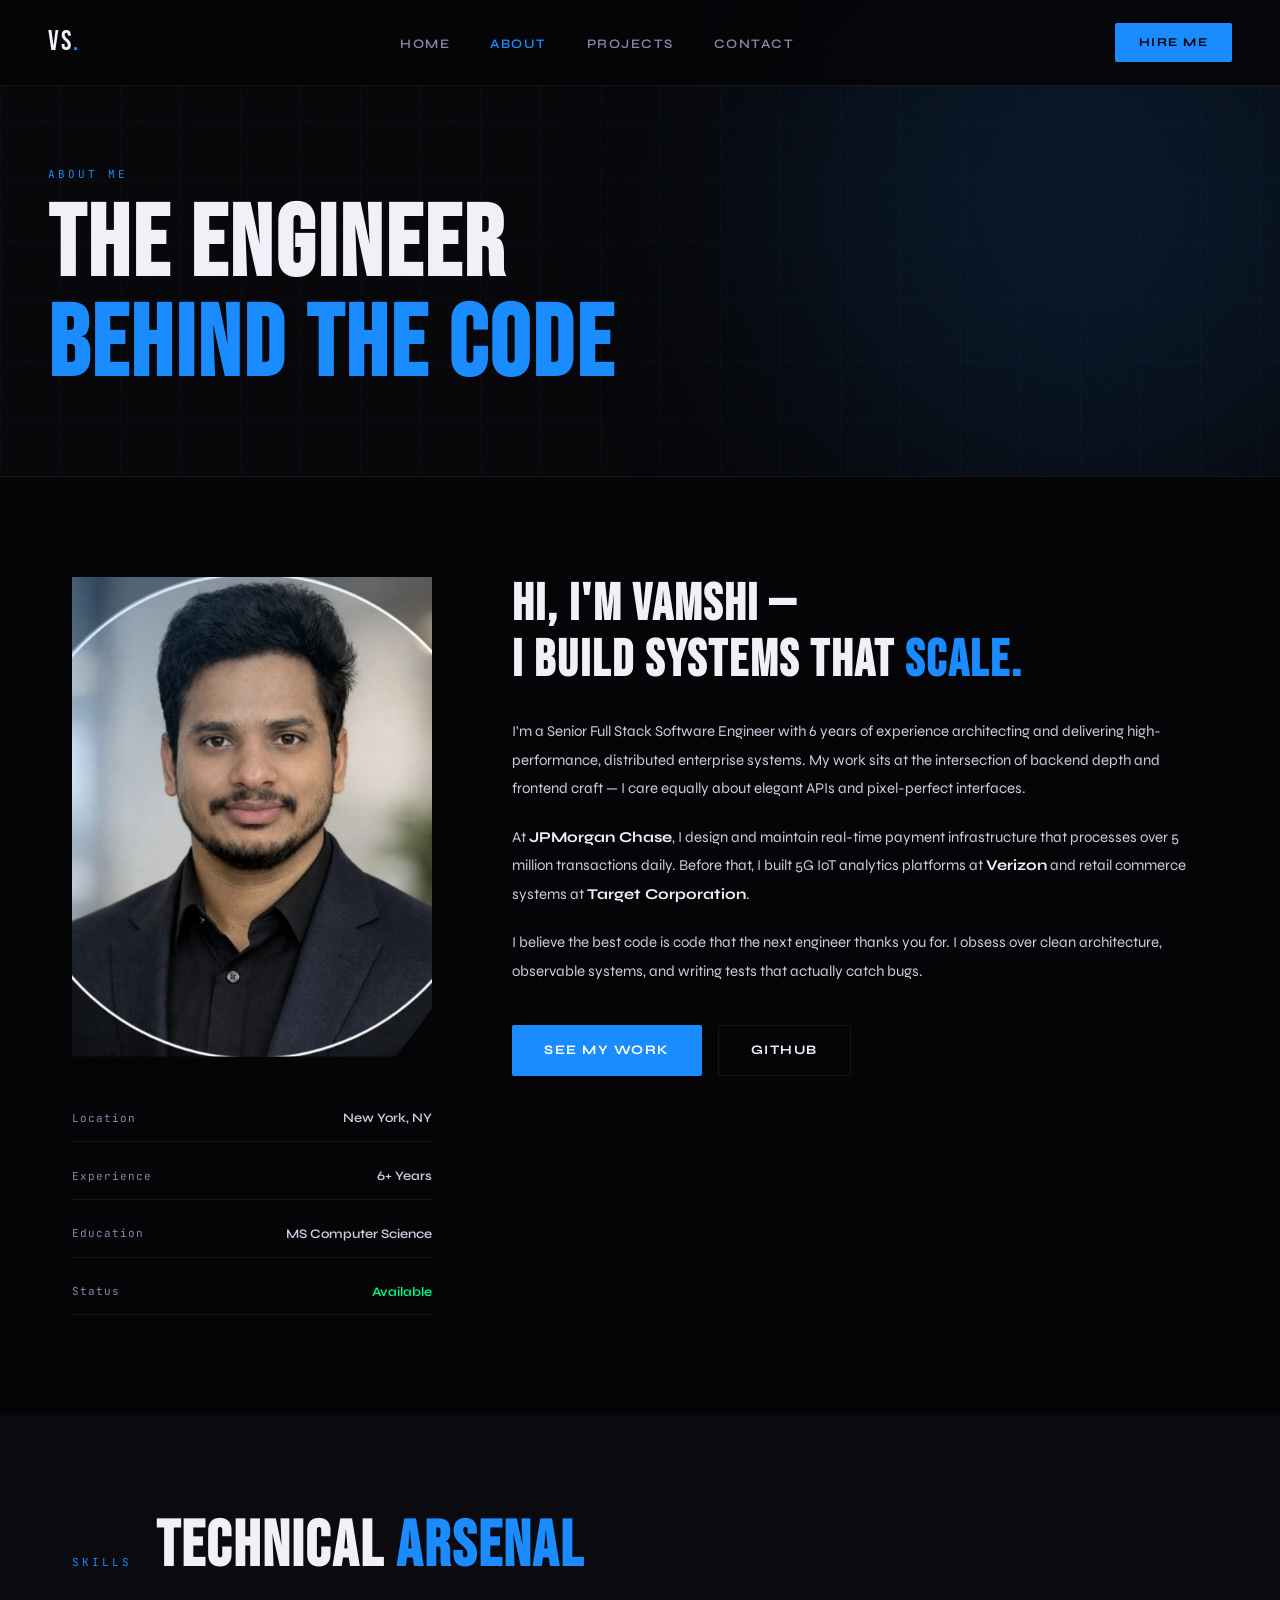
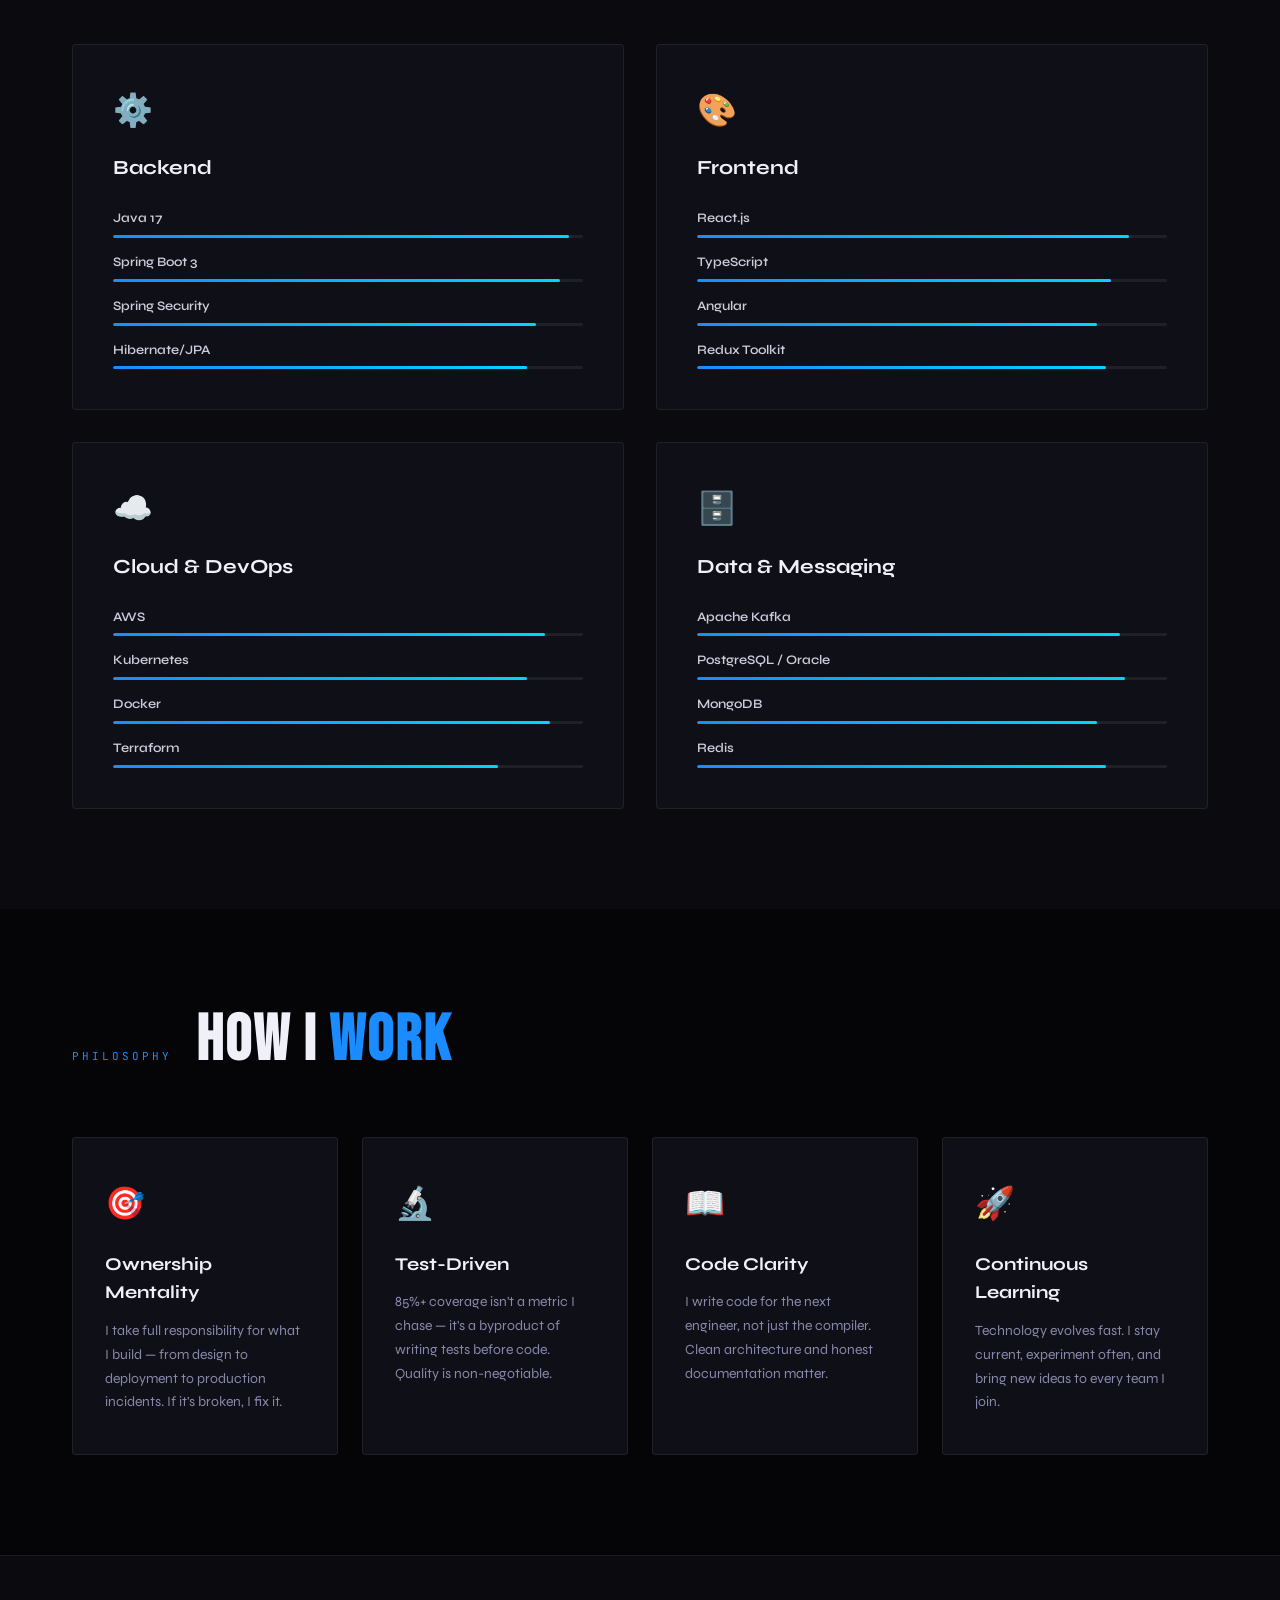
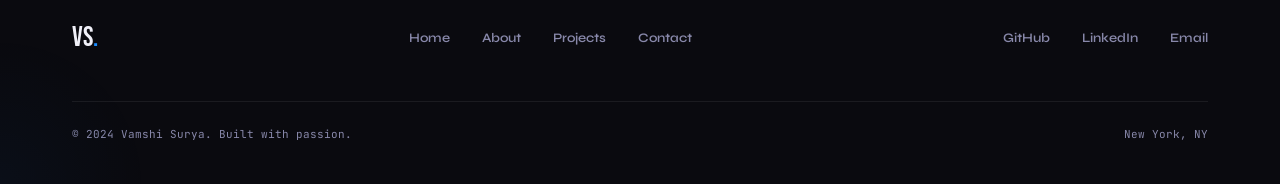
==== about.html @ db15f025 "Add files via upload" ====
<!DOCTYPE html>
<html lang="en">
<head>
  <meta charset="UTF-8" />
  <meta name="viewport" content="width=device-width, initial-scale=1.0" />
  <title>About — Vamshi Surya</title>
  <link rel="stylesheet" href="style.css" />
  <link href="https://fonts.googleapis.com/css2?family=Bebas+Neue&family=Syne:wght@400;600;700;800&family=JetBrains+Mono:wght@300;400;500&display=swap" rel="stylesheet" />
</head>
<body>

  <nav class="nav" id="nav">
    <div class="nav-logo">VS<span class="dot">.</span></div>
    <ul class="nav-links">
      <li><a href="index.html">Home</a></li>
      <li><a href="about.html" class="active">About</a></li>
      <li><a href="projects.html">Projects</a></li>
      <li><a href="contact.html">Contact</a></li>
    </ul>
    <a href="contact.html" class="nav-cta">Hire Me</a>
    <button class="nav-toggle" id="navToggle">&#9776;</button>
  </nav>

  <!-- PAGE HERO -->
  <section class="page-hero">
    <div class="hero-bg">
      <div class="grid-overlay"></div>
      <div class="glow glow-1"></div>
      <div class="noise"></div>
    </div>
    <div class="page-hero-content">
      <div class="section-tag">About Me</div>
      <h1 class="page-title">The Engineer<br/><span class="accent">Behind the Code</span></h1>
    </div>
  </section>

  <!-- ABOUT INTRO -->
  <section class="about-intro">
    <div class="container">
      <div class="about-grid">
        <div class="about-photo-col">
          <div class="about-photo-wrap">
            <img src="photo.png" alt="Vamshi Surya" />
            <div class="about-photo-border"></div>
          </div>
          <div class="about-quick-facts">
            <div class="fact"><span class="fact-label">Location</span><span class="fact-val">New York, NY</span></div>
            <div class="fact"><span class="fact-label">Experience</span><span class="fact-val">6+ Years</span></div>
            <div class="fact"><span class="fact-label">Education</span><span class="fact-val">MS Computer Science</span></div>
            <div class="fact"><span class="fact-label">Status</span><span class="fact-val available">Available</span></div>
          </div>
        </div>
        <div class="about-text-col">
          <h2>Hi, I'm Vamshi —<br/>I build systems that <span class="accent">scale.</span></h2>
          <p>I'm a Senior Full Stack Software Engineer with 6 years of experience architecting and delivering high-performance, distributed enterprise systems. My work sits at the intersection of backend depth and frontend craft — I care equally about elegant APIs and pixel-perfect interfaces.</p>
          <p>At <strong>JPMorgan Chase</strong>, I design and maintain real-time payment infrastructure that processes over 5 million transactions daily. Before that, I built 5G IoT analytics platforms at <strong>Verizon</strong> and retail commerce systems at <strong>Target Corporation</strong>.</p>
          <p>I believe the best code is code that the next engineer thanks you for. I obsess over clean architecture, observable systems, and writing tests that actually catch bugs.</p>
          <div class="about-actions">
            <a href="projects.html" class="btn-primary">See My Work</a>
            <a href="https://github.com/vamshisurya0512" target="_blank" class="btn-secondary">GitHub</a>
          </div>
        </div>
      </div>
    </div>
  </section>

  <!-- SKILLS -->
  <section class="skills-section">
    <div class="container">
      <div class="section-header">
        <div class="section-tag">Skills</div>
        <h2 class="section-title">Technical <span class="accent">Arsenal</span></h2>
      </div>
      <div class="skills-grid">

        <div class="skill-category">
          <div class="skill-cat-icon">⚙️</div>
          <h3>Backend</h3>
          <div class="skill-list">
            <div class="skill-item"><span>Java 17</span><div class="skill-bar"><div class="skill-fill" style="width:97%"></div></div></div>
            <div class="skill-item"><span>Spring Boot 3</span><div class="skill-bar"><div class="skill-fill" style="width:95%"></div></div></div>
            <div class="skill-item"><span>Spring Security</span><div class="skill-bar"><div class="skill-fill" style="width:90%"></div></div></div>
            <div class="skill-item"><span>Hibernate/JPA</span><div class="skill-bar"><div class="skill-fill" style="width:88%"></div></div></div>
          </div>
        </div>

        <div class="skill-category">
          <div class="skill-cat-icon">🎨</div>
          <h3>Frontend</h3>
          <div class="skill-list">
            <div class="skill-item"><span>React.js</span><div class="skill-bar"><div class="skill-fill" style="width:92%"></div></div></div>
            <div class="skill-item"><span>TypeScript</span><div class="skill-bar"><div class="skill-fill" style="width:88%"></div></div></div>
            <div class="skill-item"><span>Angular</span><div class="skill-bar"><div class="skill-fill" style="width:85%"></div></div></div>
            <div class="skill-item"><span>Redux Toolkit</span><div class="skill-bar"><div class="skill-fill" style="width:87%"></div></div></div>
          </div>
        </div>

        <div class="skill-category">
          <div class="skill-cat-icon">☁️</div>
          <h3>Cloud & DevOps</h3>
          <div class="skill-list">
            <div class="skill-item"><span>AWS</span><div class="skill-bar"><div class="skill-fill" style="width:92%"></div></div></div>
            <div class="skill-item"><span>Kubernetes</span><div class="skill-bar"><div class="skill-fill" style="width:88%"></div></div></div>
            <div class="skill-item"><span>Docker</span><div class="skill-bar"><div class="skill-fill" style="width:93%"></div></div></div>
            <div class="skill-item"><span>Terraform</span><div class="skill-bar"><div class="skill-fill" style="width:82%"></div></div></div>
          </div>
        </div>

        <div class="skill-category">
          <div class="skill-cat-icon">🗄️</div>
          <h3>Data & Messaging</h3>
          <div class="skill-list">
            <div class="skill-item"><span>Apache Kafka</span><div class="skill-bar"><div class="skill-fill" style="width:90%"></div></div></div>
            <div class="skill-item"><span>PostgreSQL / Oracle</span><div class="skill-bar"><div class="skill-fill" style="width:91%"></div></div></div>
            <div class="skill-item"><span>MongoDB</span><div class="skill-bar"><div class="skill-fill" style="width:85%"></div></div></div>
            <div class="skill-item"><span>Redis</span><div class="skill-bar"><div class="skill-fill" style="width:87%"></div></div></div>
          </div>
        </div>

      </div>
    </div>
  </section>

  <!-- VALUES -->
  <section class="values-section">
    <div class="container">
      <div class="section-header">
        <div class="section-tag">Philosophy</div>
        <h2 class="section-title">How I <span class="accent">Work</span></h2>
      </div>
      <div class="values-grid">
        <div class="value-card">
          <div class="value-icon">🎯</div>
          <h3>Ownership Mentality</h3>
          <p>I take full responsibility for what I build — from design to deployment to production incidents. If it's broken, I fix it.</p>
        </div>
        <div class="value-card">
          <div class="value-icon">🔬</div>
          <h3>Test-Driven</h3>
          <p>85%+ coverage isn't a metric I chase — it's a byproduct of writing tests before code. Quality is non-negotiable.</p>
        </div>
        <div class="value-card">
          <div class="value-icon">📖</div>
          <h3>Code Clarity</h3>
          <p>I write code for the next engineer, not just the compiler. Clean architecture and honest documentation matter.</p>
        </div>
        <div class="value-card">
          <div class="value-icon">🚀</div>
          <h3>Continuous Learning</h3>
          <p>Technology evolves fast. I stay current, experiment often, and bring new ideas to every team I join.</p>
        </div>
      </div>
    </div>
  </section>

  <!-- FOOTER -->
  <footer class="footer">
    <div class="container">
      <div class="footer-inner">
        <div class="footer-logo">VS<span class="dot">.</span></div>
        <div class="footer-links">
          <a href="index.html">Home</a>
          <a href="about.html">About</a>
          <a href="projects.html">Projects</a>
          <a href="contact.html">Contact</a>
        </div>
        <div class="footer-social">
          <a href="https://github.com/vamshisurya0512" target="_blank">GitHub</a>
          <a href="https://linkedin.com/in/vamshi-surya0512" target="_blank">LinkedIn</a>
          <a href="mailto:vamshi.surya0512@gmail.com">Email</a>
        </div>
      </div>
      <div class="footer-bottom">
        <span>© 2024 Vamshi Surya. Built with passion.</span>
        <span>New York, NY</span>
      </div>
    </div>
  </footer>

  <script src="script.js"></script>
</body>
</html>
---- style.css ----
/* ===================================================
   VAMSHI SURYA — PORTFOLIO
   Dark Cinematic Theme
   =================================================== */

*, *::before, *::after { box-sizing: border-box; margin: 0; padding: 0; }

:root {
  --black:    #050508;
  --dark:     #0a0a0f;
  --card:     #0f0f17;
  --card2:    #141420;
  --border:   rgba(255,255,255,0.07);
  --blue:     #1a8cff;
  --blue-dim: #0e5aad;
  --blue-glow:#1a8cff44;
  --cyan:     #00d4ff;
  --white:    #f0f0f8;
  --gray:     #8888aa;
  --light:    #ccccdd;
  --font-display: 'Bebas Neue', sans-serif;
  --font-body:    'Syne', sans-serif;
  --font-mono:    'JetBrains Mono', monospace;
}

html { scroll-behavior: smooth; }

body {
  background: var(--black);
  color: var(--white);
  font-family: var(--font-body);
  line-height: 1.6;
  overflow-x: hidden;
}

/* ── SCROLLBAR ── */
::-webkit-scrollbar { width: 4px; }
::-webkit-scrollbar-track { background: var(--dark); }
::-webkit-scrollbar-thumb { background: var(--blue-dim); border-radius: 2px; }

/* ── SELECTION ── */
::selection { background: var(--blue); color: #fff; }

/* ── CONTAINER ── */
.container { max-width: 1200px; margin: 0 auto; padding: 0 32px; }

/* ── ACCENT ── */
.accent { color: var(--blue); }
.dot { color: var(--blue); }

/* ===================================================
   NAVIGATION
   =================================================== */
.nav {
  position: fixed; top: 0; left: 0; right: 0; z-index: 100;
  display: flex; align-items: center; justify-content: space-between;
  padding: 20px 48px;
  background: rgba(5,5,8,0.85);
  backdrop-filter: blur(20px);
  border-bottom: 1px solid var(--border);
  transition: all 0.3s;
}
.nav.scrolled { padding: 14px 48px; }
.nav-logo {
  font-family: var(--font-display);
  font-size: 28px;
  letter-spacing: 2px;
  color: var(--white);
}
.nav-links { display: flex; gap: 40px; list-style: none; }
.nav-links a {
  font-size: 13px;
  font-weight: 600;
  letter-spacing: 1.5px;
  text-transform: uppercase;
  color: var(--gray);
  text-decoration: none;
  transition: color 0.2s;
}
.nav-links a:hover, .nav-links a.active { color: var(--white); }
.nav-links a.active { color: var(--blue); }
.nav-cta {
  font-size: 12px;
  font-weight: 700;
  letter-spacing: 1.5px;
  text-transform: uppercase;
  color: var(--black);
  background: var(--blue);
  padding: 10px 24px;
  border-radius: 2px;
  text-decoration: none;
  transition: all 0.2s;
}
.nav-cta:hover { background: var(--cyan); transform: translateY(-1px); }
.nav-toggle { display: none; background: none; border: none; color: var(--white); font-size: 22px; cursor: pointer; }

/* ===================================================
   HERO BG
   =================================================== */
.hero-bg {
  position: absolute; inset: 0; overflow: hidden; z-index: 0;
}
.grid-overlay {
  position: absolute; inset: 0;
  background-image:
    linear-gradient(rgba(26,140,255,0.04) 1px, transparent 1px),
    linear-gradient(90deg, rgba(26,140,255,0.04) 1px, transparent 1px);
  background-size: 60px 60px;
}
.glow {
  position: absolute; border-radius: 50%;
  filter: blur(120px); pointer-events: none;
}
.glow-1 { width: 600px; height: 600px; background: rgba(26,140,255,0.12); top: -100px; right: -100px; }
.glow-2 { width: 400px; height: 400px; background: rgba(0,212,255,0.06); bottom: 0; left: 200px; }
.noise {
  position: absolute; inset: 0; opacity: 0.03;
  background-image: url("data:image/svg+xml,%3Csvg viewBox='0 0 512 512' xmlns='http://www.w3.org/2000/svg'%3E%3Cfilter id='noise'%3E%3CfeTurbulence type='fractalNoise' baseFrequency='0.9' numOctaves='4' stitchTiles='stitch'/%3E%3C/filter%3E%3Crect width='100%25' height='100%25' filter='url(%23noise)' opacity='1'/%3E%3C/svg%3E");
}

/* ===================================================
   HERO SECTION
   =================================================== */
.hero {
  position: relative; min-height: 100vh;
  display: flex; align-items: center;
  padding: 120px 48px 80px;
  overflow: hidden;
}
.hero-content { position: relative; z-index: 1; max-width: 640px; }
.hero-tag {
  display: inline-flex; align-items: center; gap: 8px;
  font-family: var(--font-mono); font-size: 12px;
  color: var(--blue); border: 1px solid var(--blue-dim);
  padding: 6px 14px; border-radius: 20px; margin-bottom: 28px;
  animation: fadeUp 0.6s ease both;
}
.tag-dot { width: 6px; height: 6px; background: var(--blue); border-radius: 50%; animation: pulse 2s infinite; }
@keyframes pulse { 0%,100%{opacity:1} 50%{opacity:0.3} }

.hero-title {
  font-family: var(--font-display);
  line-height: 0.9;
  margin-bottom: 20px;
  animation: fadeUp 0.6s 0.1s ease both;
}
.hero-title .line-1 {
  display: block; font-size: clamp(80px, 12vw, 140px);
  color: var(--white); letter-spacing: 4px;
}
.hero-title .line-2 {
  display: block; font-size: clamp(80px, 12vw, 140px);
  color: transparent;
  -webkit-text-stroke: 2px var(--blue);
  letter-spacing: 4px;
}
.hero-role {
  font-size: 18px; font-weight: 600; color: var(--blue);
  letter-spacing: 3px; text-transform: uppercase;
  margin-bottom: 8px;
  animation: fadeUp 0.6s 0.2s ease both;
}
.hero-sub {
  font-family: var(--font-mono); font-size: 13px; color: var(--gray);
  margin-bottom: 40px;
  animation: fadeUp 0.6s 0.3s ease both;
}
.hero-stats {
  display: flex; align-items: center; gap: 0;
  margin-bottom: 40px;
  animation: fadeUp 0.6s 0.4s ease both;
}
.stat { text-align: center; padding: 0 28px; }
.stat:first-child { padding-left: 0; }
.stat-num { display: block; font-family: var(--font-display); font-size: 36px; color: var(--white); letter-spacing: 2px; }
.stat-label { display: block; font-size: 11px; color: var(--gray); letter-spacing: 1px; text-transform: uppercase; }
.stat-divider { width: 1px; height: 40px; background: var(--border); }

.hero-actions {
  display: flex; gap: 16px;
  animation: fadeUp 0.6s 0.5s ease both;
}

/* ── HERO PHOTO ── */
.hero-photo {
  position: absolute; right: 48px; bottom: 0; z-index: 1;
  width: 420px;
  animation: fadeLeft 0.8s 0.3s ease both;
}
.photo-frame { position: relative; display: inline-block; }
.photo-img {
  width: 380px; height: 480px;
  object-fit: cover; object-position: top;
  display: block;
  clip-path: polygon(0 0, 100% 0, 100% 85%, 85% 100%, 0 100%);
  filter: grayscale(20%) contrast(1.1);
}
.photo-border {
  position: absolute; inset: 0;
  clip-path: polygon(0 0, 100% 0, 100% 85%, 85% 100%, 0 100%);
  background: linear-gradient(135deg, var(--blue) 0%, transparent 60%);
  opacity: 0.3; pointer-events: none;
}
.photo-glow {
  position: absolute; bottom: -20px; left: 50%;
  transform: translateX(-50%);
  width: 300px; height: 60px;
  background: var(--blue); filter: blur(60px); opacity: 0.2;
}
.photo-badge {
  position: absolute;
  background: var(--card2);
  border: 1px solid var(--border);
  padding: 10px 16px;
  border-radius: 4px;
  font-family: var(--font-mono); font-size: 11px; color: var(--light);
  backdrop-filter: blur(10px);
  white-space: nowrap;
}
.badge-1 { top: 60px; left: -80px; border-left: 3px solid var(--blue); }
.badge-2 { bottom: 80px; right: -20px; border-left: 3px solid var(--cyan); }

/* ── SCROLL INDICATOR ── */
.scroll-indicator {
  position: absolute; bottom: 40px; left: 48px;
  display: flex; align-items: center; gap: 12px;
  font-family: var(--font-mono); font-size: 10px;
  color: var(--gray); letter-spacing: 2px; text-transform: uppercase;
  animation: fadeUp 0.6s 0.8s ease both;
}
.scroll-line { width: 40px; height: 1px; background: var(--border); position: relative; overflow: hidden; }
.scroll-line::after {
  content: ''; position: absolute; top: 0; left: -100%;
  width: 100%; height: 100%; background: var(--blue);
  animation: scrollLine 2s infinite;
}
@keyframes scrollLine { 0%{left:-100%} 100%{left:100%} }

/* ===================================================
   BUTTONS
   =================================================== */
.btn-primary {
  display: inline-flex; align-items: center; gap: 8px;
  background: var(--blue); color: #fff;
  font-family: var(--font-body); font-size: 13px; font-weight: 700;
  letter-spacing: 1.5px; text-transform: uppercase;
  padding: 14px 32px; border-radius: 2px;
  text-decoration: none; border: none; cursor: pointer;
  transition: all 0.2s;
}
.btn-primary:hover { background: var(--cyan); transform: translateY(-2px); box-shadow: 0 8px 30px rgba(26,140,255,0.3); }

.btn-secondary {
  display: inline-flex; align-items: center; gap: 8px;
  background: transparent; color: var(--white);
  font-family: var(--font-body); font-size: 13px; font-weight: 700;
  letter-spacing: 1.5px; text-transform: uppercase;
  padding: 14px 32px; border-radius: 2px;
  text-decoration: none; border: 1px solid var(--border);
  transition: all 0.2s; cursor: pointer;
}
.btn-secondary:hover { border-color: var(--blue); color: var(--blue); }

/* ===================================================
   SECTION TAGS & HEADERS
   =================================================== */
.section-tag {
  display: inline-block;
  font-family: var(--font-mono); font-size: 11px;
  color: var(--blue); letter-spacing: 3px; text-transform: uppercase;
  margin-bottom: 12px;
}
.section-header {
  display: flex; align-items: baseline; gap: 24px;
  margin-bottom: 60px;
}
.section-title {
  font-family: var(--font-display);
  font-size: clamp(40px, 5vw, 64px);
  letter-spacing: 2px; line-height: 1;
}
.see-all {
  margin-left: auto; font-size: 13px; color: var(--blue);
  text-decoration: none; font-weight: 600;
  transition: gap 0.2s;
}
.see-all:hover { color: var(--cyan); }

/* ===================================================
   CURRENT SECTION
   =================================================== */
.current-section { padding: 100px 0; }
.current-card {
  display: grid; grid-template-columns: 1fr 1fr; gap: 60px;
  background: var(--card); border: 1px solid var(--border);
  border-left: 4px solid var(--blue);
  padding: 60px; border-radius: 4px;
}
.current-left h2 {
  font-family: var(--font-display); font-size: 48px;
  letter-spacing: 2px; margin-bottom: 16px;
}
.current-left p { color: var(--light); line-height: 1.8; margin-bottom: 24px; }
.tech-pills { display: flex; flex-wrap: wrap; gap: 8px; }
.tech-pills span {
  font-family: var(--font-mono); font-size: 11px;
  color: var(--blue); background: rgba(26,140,255,0.1);
  border: 1px solid var(--blue-dim); padding: 4px 12px; border-radius: 20px;
}
.current-right {
  display: grid; grid-template-columns: 1fr 1fr; gap: 16px;
  align-content: center;
}
.metric-card {
  background: var(--dark); border: 1px solid var(--border);
  padding: 24px; border-radius: 4px; text-align: center;
}
.metric-value {
  font-family: var(--font-display); font-size: 36px;
  color: var(--blue); letter-spacing: 2px;
}
.metric-label { font-size: 11px; color: var(--gray); letter-spacing: 1px; margin-top: 4px; }

/* ===================================================
   MARQUEE
   =================================================== */
.marquee-wrapper {
  overflow: hidden; border-top: 1px solid var(--border);
  border-bottom: 1px solid var(--border);
  background: var(--dark); padding: 16px 0;
}
.marquee {
  display: flex; gap: 32px; white-space: nowrap;
  animation: marquee 30s linear infinite;
  font-family: var(--font-mono); font-size: 12px; color: var(--gray);
  letter-spacing: 1px;
}
.marquee span:nth-child(even) { color: var(--blue); }
@keyframes marquee { from{transform:translateX(0)} to{transform:translateX(-50%)} }

/* ===================================================
   FEATURED PROJECTS
   =================================================== */
.featured-section { padding: 100px 0; }
.projects-grid { display: grid; grid-template-columns: 1.4fr 1fr 1fr; gap: 24px; }

.project-card {
  position: relative; overflow: hidden;
  background: var(--card); border: 1px solid var(--border);
  padding: 40px 32px; border-radius: 4px;
  transition: all 0.3s; cursor: pointer;
  display: flex; flex-direction: column; justify-content: space-between;
  min-height: 320px;
}
.project-card:hover { border-color: var(--blue); transform: translateY(-4px); }
.project-card:hover .project-card-bg { opacity: 1; }
.featured-card { grid-row: span 1; }
.project-card-bg {
  position: absolute; inset: 0;
  background: linear-gradient(135deg, rgba(26,140,255,0.05), transparent);
  opacity: 0; transition: opacity 0.3s; pointer-events: none;
}
.project-number {
  font-family: var(--font-display); font-size: 72px;
  color: rgba(255,255,255,0.04); line-height: 1;
  margin-bottom: 16px;
}
.project-tags { display: flex; flex-wrap: wrap; gap: 6px; margin-bottom: 12px; }
.project-tags span {
  font-family: var(--font-mono); font-size: 10px;
  color: var(--blue); background: rgba(26,140,255,0.1);
  border: 1px solid var(--blue-dim); padding: 3px 8px; border-radius: 20px;
}
.project-info h3 { font-size: 22px; font-weight: 700; margin-bottom: 12px; }
.project-info p { font-size: 14px; color: var(--gray); line-height: 1.7; }
.project-metrics { display: flex; flex-wrap: wrap; gap: 8px; margin-top: 16px; }
.project-metrics span {
  font-family: var(--font-mono); font-size: 10px; color: var(--cyan);
  background: rgba(0,212,255,0.08); padding: 3px 8px; border-radius: 2px;
}
.project-link {
  display: inline-block; margin-top: 24px;
  font-size: 13px; font-weight: 700; color: var(--blue);
  text-decoration: none; letter-spacing: 1px;
  transition: color 0.2s;
}
.project-link:hover { color: var(--cyan); }

/* ===================================================
   TIMELINE
   =================================================== */
.experience-section { padding: 100px 0; }
.timeline { position: relative; padding-left: 40px; }
.timeline::before {
  content: ''; position: absolute; left: 0; top: 0; bottom: 0;
  width: 1px; background: var(--border);
}
.timeline-item {
  position: relative; padding: 0 0 60px 40px;
  opacity: 0.5; transition: opacity 0.3s;
}
.timeline-item:last-child { padding-bottom: 0; }
.timeline-item.active { opacity: 1; }
.timeline-item:hover { opacity: 1; }
.timeline-dot {
  position: absolute; left: -44px; top: 4px;
  width: 10px; height: 10px; border-radius: 50%;
  background: var(--border); border: 2px solid var(--border);
  transition: all 0.3s;
}
.timeline-item.active .timeline-dot { background: var(--blue); border-color: var(--blue); box-shadow: 0 0 12px var(--blue-glow); }
.timeline-year {
  font-family: var(--font-mono); font-size: 11px;
  color: var(--blue); letter-spacing: 2px; margin-bottom: 8px;
}
.timeline-content h3 { font-size: 24px; font-weight: 700; margin-bottom: 4px; }
.timeline-role { font-size: 13px; color: var(--blue); margin-bottom: 8px; font-weight: 600; }
.timeline-content p { font-size: 14px; color: var(--gray); }

/* ===================================================
   CTA SECTION
   =================================================== */
.cta-section { padding: 100px 0; }
.cta-card {
  position: relative; overflow: hidden;
  background: var(--card); border: 1px solid var(--border);
  padding: 80px; border-radius: 4px; text-align: center;
}
.cta-glow {
  position: absolute; top: -100px; left: 50%; transform: translateX(-50%);
  width: 400px; height: 400px;
  background: var(--blue-glow); filter: blur(80px); pointer-events: none;
}
.cta-card h2 {
  font-family: var(--font-display); font-size: clamp(40px, 5vw, 72px);
  letter-spacing: 3px; margin-bottom: 20px; line-height: 1.1;
}
.cta-card p { color: var(--gray); font-size: 16px; margin-bottom: 40px; }

/* ===================================================
   PAGE HERO (inner pages)
   =================================================== */
.page-hero {
  position: relative; padding: 160px 48px 80px;
  overflow: hidden; border-bottom: 1px solid var(--border);
}
.page-hero-content { position: relative; z-index: 1; }
.page-title {
  font-family: var(--font-display);
  font-size: clamp(60px, 9vw, 100px);
  letter-spacing: 3px; line-height: 1;
}

/* ===================================================
   ABOUT PAGE
   =================================================== */
.about-intro { padding: 100px 0; }
.about-grid { display: grid; grid-template-columns: 360px 1fr; gap: 80px; align-items: start; }
.about-photo-wrap { position: relative; margin-bottom: 32px; }
.about-photo-wrap img {
  width: 100%; aspect-ratio: 3/4; object-fit: cover; object-position: top;
  clip-path: polygon(0 0, 100% 0, 100% 90%, 90% 100%, 0 100%);
  filter: grayscale(15%);
}
.about-photo-border {
  position: absolute; inset: 0;
  clip-path: polygon(0 0, 100% 0, 100% 90%, 90% 100%, 0 100%);
  background: linear-gradient(135deg, var(--blue) 0%, transparent 50%);
  opacity: 0.2; pointer-events: none;
}
.about-quick-facts { display: flex; flex-direction: column; gap: 12px; }
.fact { display: flex; justify-content: space-between; align-items: center; padding: 12px 0; border-bottom: 1px solid var(--border); }
.fact-label { font-family: var(--font-mono); font-size: 11px; color: var(--gray); letter-spacing: 1px; }
.fact-val { font-size: 13px; font-weight: 600; color: var(--light); }
.fact-val.available { color: #00ff88; }

.about-text-col h2 { font-family: var(--font-display); font-size: clamp(36px, 4vw, 52px); letter-spacing: 2px; line-height: 1.1; margin-bottom: 28px; }
.about-text-col p { color: var(--light); line-height: 1.9; margin-bottom: 20px; font-size: 15px; }
.about-text-col strong { color: var(--white); }
.about-actions { display: flex; gap: 16px; margin-top: 40px; }

/* SKILLS */
.skills-section { padding: 100px 0; background: var(--dark); }
.skills-grid { display: grid; grid-template-columns: repeat(2, 1fr); gap: 32px; }
.skill-category {
  background: var(--card); border: 1px solid var(--border);
  padding: 40px; border-radius: 4px;
  transition: border-color 0.3s;
}
.skill-category:hover { border-color: var(--blue-dim); }
.skill-cat-icon { font-size: 32px; margin-bottom: 16px; }
.skill-category h3 { font-size: 20px; font-weight: 700; margin-bottom: 24px; }
.skill-list { display: flex; flex-direction: column; gap: 14px; }
.skill-item { display: flex; flex-direction: column; gap: 6px; }
.skill-item span { font-size: 13px; color: var(--light); font-weight: 600; }
.skill-bar { height: 3px; background: var(--border); border-radius: 2px; overflow: hidden; }
.skill-fill { height: 100%; background: linear-gradient(90deg, var(--blue), var(--cyan)); border-radius: 2px; transition: width 1s ease; }

/* VALUES */
.values-section { padding: 100px 0; }
.values-grid { display: grid; grid-template-columns: repeat(4, 1fr); gap: 24px; }
.value-card {
  background: var(--card); border: 1px solid var(--border);
  padding: 40px 32px; border-radius: 4px;
  transition: all 0.3s;
}
.value-card:hover { border-color: var(--blue); transform: translateY(-4px); }
.value-icon { font-size: 32px; margin-bottom: 20px; }
.value-card h3 { font-size: 18px; font-weight: 700; margin-bottom: 12px; }
.value-card p { font-size: 14px; color: var(--gray); line-height: 1.7; }

/* ===================================================
   PROJECTS PAGE
   =================================================== */
.all-projects-section { padding: 100px 0; }

.project-full-card {
  display: grid; grid-template-columns: 1fr 1fr; gap: 80px;
  align-items: center; padding: 80px 0;
  border-bottom: 1px solid var(--border);
}
.project-full-card:last-of-type { border-bottom: none; }
.project-full-card.reverse { direction: rtl; }
.project-full-card.reverse > * { direction: ltr; }

.pfc-number {
  font-family: var(--font-display); font-size: 100px;
  color: rgba(255,255,255,0.04); line-height: 1; margin-bottom: 16px;
}
.pfc-tags { display: flex; flex-wrap: wrap; gap: 8px; margin-bottom: 20px; }
.pfc-tags span {
  font-family: var(--font-mono); font-size: 11px;
  color: var(--blue); background: rgba(26,140,255,0.1);
  border: 1px solid var(--blue-dim); padding: 4px 12px; border-radius: 20px;
}
.pfc-left h2 { font-family: var(--font-display); font-size: clamp(32px, 4vw, 52px); letter-spacing: 2px; margin-bottom: 20px; }
.pfc-left p { font-size: 15px; color: var(--light); line-height: 1.8; margin-bottom: 32px; }
.pfc-metrics { display: grid; grid-template-columns: repeat(2,1fr); gap: 16px; margin-bottom: 32px; }
.pfc-metric { background: var(--card); border: 1px solid var(--border); padding: 16px; border-radius: 4px; }
.pfc-m-val { display: block; font-family: var(--font-display); font-size: 28px; color: var(--blue); letter-spacing: 1px; }
.pfc-m-label { font-size: 11px; color: var(--gray); letter-spacing: 1px; }
.pfc-actions { display: flex; gap: 16px; }

/* CODE PREVIEW */
.code-preview {
  background: #07070d; border: 1px solid var(--border);
  border-radius: 8px; overflow: hidden;
  box-shadow: 0 20px 60px rgba(0,0,0,0.5);
}
.code-header {
  display: flex; align-items: center; gap: 8px;
  padding: 12px 16px; background: #0d0d14;
  border-bottom: 1px solid var(--border);
}
.code-dot { width: 12px; height: 12px; border-radius: 50%; }
.code-dot.red { background: #ff5f57; }
.code-dot.yellow { background: #febc2e; }
.code-dot.green { background: #28c840; }
.code-filename { font-family: var(--font-mono); font-size: 12px; color: var(--gray); margin-left: 8px; }
.code-preview pre {
  padding: 24px; overflow-x: auto;
  font-family: var(--font-mono); font-size: 13px; line-height: 1.7;
}
.code-preview code { color: var(--light); }
.kw { color: #c792ea; }
.cls { color: #82aaff; }
.str { color: #c3e88d; }
.num { color: #f78c6c; }

/* SMALL PROJECTS */
.small-projects-grid { display: grid; grid-template-columns: repeat(3,1fr); gap: 24px; }
.small-project-card {
  background: var(--card); border: 1px solid var(--border);
  padding: 32px; border-radius: 4px;
  transition: all 0.3s;
}
.small-project-card:hover { border-color: var(--blue); transform: translateY(-4px); }
.sp-number { font-family: var(--font-display); font-size: 48px; color: rgba(255,255,255,0.05); margin-bottom: 12px; }
.small-project-card h3 { font-size: 18px; font-weight: 700; margin-bottom: 12px; }
.small-project-card p { font-size: 13px; color: var(--gray); line-height: 1.7; margin-bottom: 16px; }
.sp-tags { display: flex; flex-wrap: wrap; gap: 6px; margin-bottom: 20px; }
.sp-tags span { font-family: var(--font-mono); font-size: 10px; color: var(--blue); background: rgba(26,140,255,0.1); border: 1px solid var(--blue-dim); padding: 3px 8px; border-radius: 20px; }
.sp-link { font-size: 12px; font-weight: 700; color: var(--blue); text-decoration: none; letter-spacing: 1px; }
.sp-link:hover { color: var(--cyan); }

/* ===================================================
   CONTACT PAGE
   =================================================== */
.contact-section { padding: 100px 0; }
.contact-grid { display: grid; grid-template-columns: 1fr 1fr; gap: 80px; }
.contact-left h2 { font-family: var(--font-display); font-size: 48px; letter-spacing: 2px; margin-bottom: 20px; }
.contact-left p { color: var(--light); line-height: 1.8; margin-bottom: 40px; font-size: 15px; }
.contact-cards { display: flex; flex-direction: column; gap: 16px; margin-bottom: 40px; }
.contact-card {
  display: flex; align-items: center; gap: 16px;
  background: var(--card); border: 1px solid var(--border);
  padding: 20px 24px; border-radius: 4px;
  text-decoration: none; transition: all 0.2s;
}
.contact-card:not(.no-link):hover { border-color: var(--blue); transform: translateX(4px); }
.contact-card-icon { font-size: 24px; }
.contact-card-label { font-family: var(--font-mono); font-size: 10px; color: var(--gray); letter-spacing: 1px; margin-bottom: 4px; }
.contact-card-val { font-size: 14px; color: var(--white); font-weight: 600; }
.availability-badge {
  display: inline-flex; align-items: center; gap: 8px;
  font-family: var(--font-mono); font-size: 12px; color: #00ff88;
  border: 1px solid rgba(0,255,136,0.3); padding: 8px 16px; border-radius: 20px;
}
.avail-dot { width: 6px; height: 6px; background: #00ff88; border-radius: 50%; animation: pulse 2s infinite; }

/* FORM */
.contact-form { display: flex; flex-direction: column; gap: 24px; }
.form-group { display: flex; flex-direction: column; gap: 8px; }
.form-group label { font-family: var(--font-mono); font-size: 11px; color: var(--gray); letter-spacing: 1px; text-transform: uppercase; }
.form-group input, .form-group textarea, .form-group select {
  background: var(--card); border: 1px solid var(--border);
  color: var(--white); font-family: var(--font-body); font-size: 14px;
  padding: 14px 18px; border-radius: 4px; outline: none;
  transition: border-color 0.2s; resize: vertical;
}
.form-group input:focus, .form-group textarea:focus, .form-group select:focus { border-color: var(--blue); }
.form-group select option { background: var(--card); }
.form-submit { width: 100%; justify-content: center; }
.form-note { font-size: 12px; color: var(--gray); text-align: center; }
.form-note a { color: var(--blue); text-decoration: none; }

/* ===================================================
   FOOTER
   =================================================== */
.footer {
  border-top: 1px solid var(--border);
  padding: 60px 0 40px;
  background: var(--dark);
}
.footer-inner {
  display: flex; align-items: center; justify-content: space-between;
  margin-bottom: 40px; flex-wrap: wrap; gap: 24px;
}
.footer-logo { font-family: var(--font-display); font-size: 28px; }
.footer-links, .footer-social { display: flex; gap: 32px; }
.footer-links a, .footer-social a {
  font-size: 13px; color: var(--gray); text-decoration: none;
  transition: color 0.2s; font-weight: 600;
}
.footer-links a:hover, .footer-social a:hover { color: var(--blue); }
.footer-bottom {
  display: flex; justify-content: space-between;
  font-family: var(--font-mono); font-size: 11px; color: var(--gray);
  border-top: 1px solid var(--border); padding-top: 24px;
  flex-wrap: wrap; gap: 8px;
}

/* ===================================================
   ANIMATIONS
   =================================================== */
@keyframes fadeUp {
  from { opacity: 0; transform: translateY(24px); }
  to   { opacity: 1; transform: translateY(0); }
}
@keyframes fadeLeft {
  from { opacity: 0; transform: translateX(40px); }
  to   { opacity: 1; transform: translateX(0); }
}
.reveal {
  opacity: 0; transform: translateY(30px);
  transition: opacity 0.7s ease, transform 0.7s ease;
}
.reveal.visible { opacity: 1; transform: translateY(0); }

/* ===================================================
   RESPONSIVE
   =================================================== */
@media (max-width: 1024px) {
  .hero { padding: 120px 32px 80px; }
  .hero-photo { display: none; }
  .current-card { grid-template-columns: 1fr; }
  .projects-grid { grid-template-columns: 1fr 1fr; }
  .about-grid { grid-template-columns: 1fr; }
  .about-photo-col { max-width: 360px; }
  .values-grid { grid-template-columns: 1fr 1fr; }
  .project-full-card { grid-template-columns: 1fr; gap: 40px; }
  .project-full-card.reverse { direction: ltr; }
  .contact-grid { grid-template-columns: 1fr; }
}

@media (max-width: 768px) {
  .nav { padding: 16px 24px; }
  .nav-links { display: none; }
  .nav-links.open {
    display: flex; flex-direction: column; position: absolute;
    top: 100%; left: 0; right: 0; background: var(--dark);
    padding: 24px; gap: 16px; border-bottom: 1px solid var(--border);
  }
  .nav-cta { display: none; }
  .nav-toggle { display: block; }
  .hero { padding: 100px 24px 60px; }
  .hero-stats { flex-wrap: wrap; }
  .stat-divider { display: none; }
  .projects-grid { grid-template-columns: 1fr; }
  .skills-grid { grid-template-columns: 1fr; }
  .values-grid { grid-template-columns: 1fr; }
  .small-projects-grid { grid-template-columns: 1fr; }
  .page-hero { padding: 120px 24px 60px; }
  .container { padding: 0 24px; }
  .section-header { flex-direction: column; gap: 8px; }
  .current-card { padding: 32px; }
  .pfc-metrics { grid-template-columns: 1fr 1fr; }
  .cta-card { padding: 40px 24px; }
}
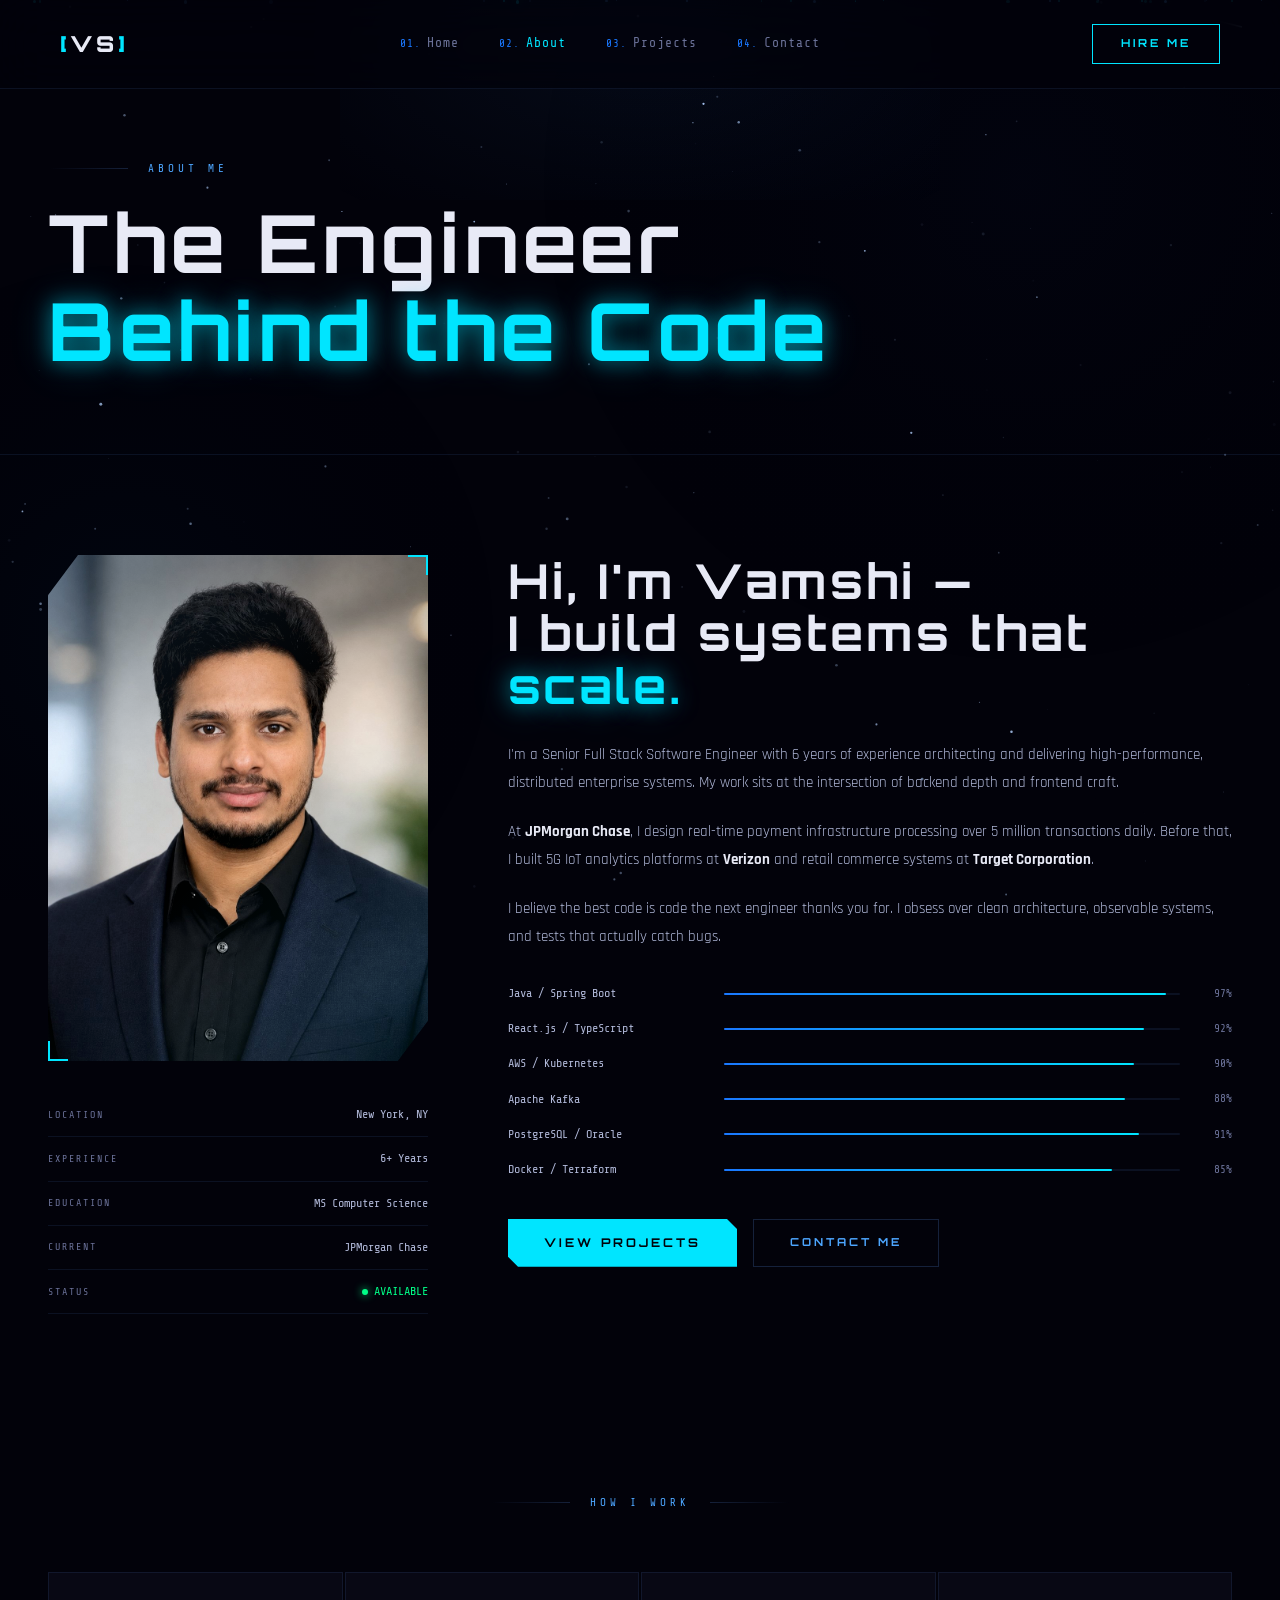
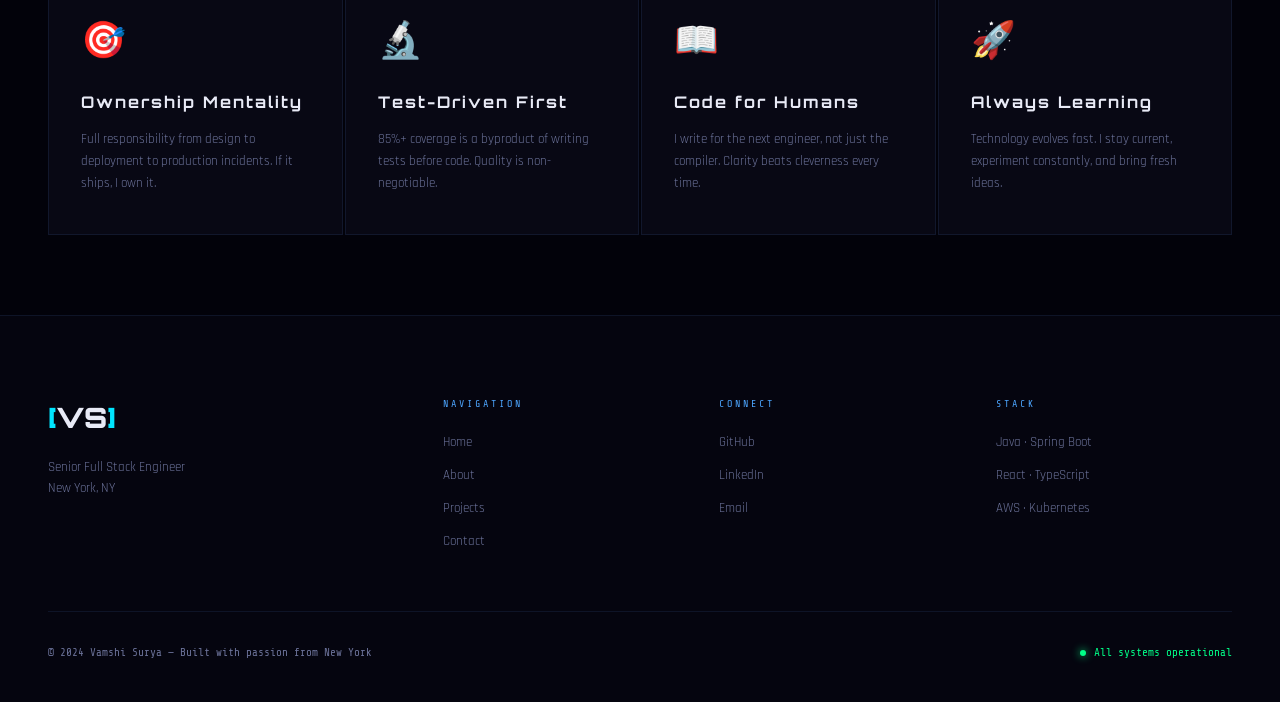
==== commit ec6a7b3d: "Add files via upload" ====
--- a/about.html
+++ b/about.html
@@ -1,178 +1,145 @@
 <!DOCTYPE html>
 <html lang="en">
 <head>
-  <meta charset="UTF-8" />
-  <meta name="viewport" content="width=device-width, initial-scale=1.0" />
+  <meta charset="UTF-8"/>
+  <meta name="viewport" content="width=device-width, initial-scale=1.0"/>
   <title>About — Vamshi Surya</title>
-  <link rel="stylesheet" href="style.css" />
-  <link href="https://fonts.googleapis.com/css2?family=Bebas+Neue&family=Syne:wght@400;600;700;800&family=JetBrains+Mono:wght@300;400;500&display=swap" rel="stylesheet" />
+  <link rel="stylesheet" href="style.css"/>
+  <link href="https://fonts.googleapis.com/css2?family=Orbitron:wght@400;700;900&family=Rajdhani:wght@300;400;500;600;700&family=Share+Tech+Mono&display=swap" rel="stylesheet"/>
 </head>
 <body>
+  <canvas id="starfield"></canvas>
+  <div class="particles" id="particles"></div>
 
   <nav class="nav" id="nav">
-    <div class="nav-logo">VS<span class="dot">.</span></div>
-    <ul class="nav-links">
-      <li><a href="index.html">Home</a></li>
-      <li><a href="about.html" class="active">About</a></li>
-      <li><a href="projects.html">Projects</a></li>
-      <li><a href="contact.html">Contact</a></li>
+    <div class="nav-logo"><span class="logo-bracket">[</span><span class="logo-text">VS</span><span class="logo-bracket">]</span></div>
+    <ul class="nav-links" id="navLinks">
+      <li><a href="index.html"><span class="nav-num">01.</span>Home</a></li>
+      <li><a href="about.html" class="active"><span class="nav-num">02.</span>About</a></li>
+      <li><a href="projects.html"><span class="nav-num">03.</span>Projects</a></li>
+      <li><a href="contact.html"><span class="nav-num">04.</span>Contact</a></li>
     </ul>
-    <a href="contact.html" class="nav-cta">Hire Me</a>
-    <button class="nav-toggle" id="navToggle">&#9776;</button>
+    <a href="contact.html" class="nav-cta"><span class="cta-text">HIRE ME</span><span class="cta-line"></span></a>
+    <button class="nav-toggle" id="navToggle"><span></span><span></span><span></span></button>
   </nav>
 
-  <!-- PAGE HERO -->
-  <section class="page-hero">
-    <div class="hero-bg">
-      <div class="grid-overlay"></div>
-      <div class="glow glow-1"></div>
-      <div class="noise"></div>
-    </div>
-    <div class="page-hero-content">
-      <div class="section-tag">About Me</div>
-      <h1 class="page-title">The Engineer<br/><span class="accent">Behind the Code</span></h1>
+  <!-- PAGE HEADER -->
+  <section class="page-header">
+    <div class="ph-glow"></div>
+    <div class="container">
+      <div class="section-label" style="justify-content:flex-start;margin-bottom:20px">
+        <span class="sl-line" style="width:40px"></span>
+        <span class="sl-text">ABOUT ME</span>
+      </div>
+      <h1 class="page-title">The Engineer<br/><span class="accent-glow">Behind the Code</span></h1>
     </div>
   </section>
 
-  <!-- ABOUT INTRO -->
-  <section class="about-intro">
+  <!-- ABOUT GRID -->
+  <section class="about-section">
     <div class="container">
-      <div class="about-grid">
+      <div class="about-layout">
+
+        <!-- PHOTO -->
         <div class="about-photo-col">
           <div class="about-photo-wrap">
-            <img src="photo.png" alt="Vamshi Surya" />
-            <div class="about-photo-border"></div>
+            <div class="about-rings">
+              <div class="ar-1"></div>
+              <div class="ar-2"></div>
+            </div>
+            <img src="photo.png" alt="Vamshi Surya"/>
+            <div class="about-photo-overlay"></div>
+            <div class="about-corners">
+              <div class="ac tl"></div><div class="ac tr"></div>
+              <div class="ac bl"></div><div class="ac br"></div>
+            </div>
           </div>
-          <div class="about-quick-facts">
-            <div class="fact"><span class="fact-label">Location</span><span class="fact-val">New York, NY</span></div>
-            <div class="fact"><span class="fact-label">Experience</span><span class="fact-val">6+ Years</span></div>
-            <div class="fact"><span class="fact-label">Education</span><span class="fact-val">MS Computer Science</span></div>
-            <div class="fact"><span class="fact-label">Status</span><span class="fact-val available">Available</span></div>
+          <div class="about-facts">
+            <div class="af-row"><span class="af-label">LOCATION</span><span class="af-val">New York, NY</span></div>
+            <div class="af-row"><span class="af-label">EXPERIENCE</span><span class="af-val">6+ Years</span></div>
+            <div class="af-row"><span class="af-label">EDUCATION</span><span class="af-val">MS Computer Science</span></div>
+            <div class="af-row"><span class="af-label">CURRENT</span><span class="af-val">JPMorgan Chase</span></div>
+            <div class="af-row"><span class="af-label">STATUS</span><span class="af-val available-text"><span class="live-dot"></span> AVAILABLE</span></div>
           </div>
         </div>
+
+        <!-- TEXT -->
         <div class="about-text-col">
-          <h2>Hi, I'm Vamshi —<br/>I build systems that <span class="accent">scale.</span></h2>
-          <p>I'm a Senior Full Stack Software Engineer with 6 years of experience architecting and delivering high-performance, distributed enterprise systems. My work sits at the intersection of backend depth and frontend craft — I care equally about elegant APIs and pixel-perfect interfaces.</p>
-          <p>At <strong>JPMorgan Chase</strong>, I design and maintain real-time payment infrastructure that processes over 5 million transactions daily. Before that, I built 5G IoT analytics platforms at <strong>Verizon</strong> and retail commerce systems at <strong>Target Corporation</strong>.</p>
-          <p>I believe the best code is code that the next engineer thanks you for. I obsess over clean architecture, observable systems, and writing tests that actually catch bugs.</p>
+          <h2>Hi, I'm Vamshi —<br/>I build systems that <span class="accent-glow">scale.</span></h2>
+          <p>I'm a Senior Full Stack Software Engineer with 6 years of experience architecting and delivering high-performance, distributed enterprise systems. My work sits at the intersection of backend depth and frontend craft.</p>
+          <p>At <strong>JPMorgan Chase</strong>, I design real-time payment infrastructure processing over 5 million transactions daily. Before that, I built 5G IoT analytics platforms at <strong>Verizon</strong> and retail commerce systems at <strong>Target Corporation</strong>.</p>
+          <p>I believe the best code is code the next engineer thanks you for. I obsess over clean architecture, observable systems, and tests that actually catch bugs.</p>
+
+          <!-- SKILLS -->
+          <div class="skills-block">
+            <div class="skill-row"><span class="sk-name">Java / Spring Boot</span><div class="sk-bar"><div class="sk-fill" style="width:97%"></div></div><span class="sk-pct">97%</span></div>
+            <div class="skill-row"><span class="sk-name">React.js / TypeScript</span><div class="sk-bar"><div class="sk-fill" style="width:92%"></div></div><span class="sk-pct">92%</span></div>
+            <div class="skill-row"><span class="sk-name">AWS / Kubernetes</span><div class="sk-bar"><div class="sk-fill" style="width:90%"></div></div><span class="sk-pct">90%</span></div>
+            <div class="skill-row"><span class="sk-name">Apache Kafka</span><div class="sk-bar"><div class="sk-fill" style="width:88%"></div></div><span class="sk-pct">88%</span></div>
+            <div class="skill-row"><span class="sk-name">PostgreSQL / Oracle</span><div class="sk-bar"><div class="sk-fill" style="width:91%"></div></div><span class="sk-pct">91%</span></div>
+            <div class="skill-row"><span class="sk-name">Docker / Terraform</span><div class="sk-bar"><div class="sk-fill" style="width:85%"></div></div><span class="sk-pct">85%</span></div>
+          </div>
+
           <div class="about-actions">
-            <a href="projects.html" class="btn-primary">See My Work</a>
-            <a href="https://github.com/vamshisurya0512" target="_blank" class="btn-secondary">GitHub</a>
+            <a href="projects.html" class="btn-space"><span class="btn-inner">VIEW PROJECTS</span><div class="btn-glow"></div></a>
+            <a href="contact.html" class="btn-outline">CONTACT ME</a>
           </div>
         </div>
       </div>
     </div>
   </section>
 
-  <!-- SKILLS -->
-  <section class="skills-section">
+  <!-- VALUES -->
+  <section class="values-section reveal-section">
     <div class="container">
-      <div class="section-header">
-        <div class="section-tag">Skills</div>
-        <h2 class="section-title">Technical <span class="accent">Arsenal</span></h2>
-      </div>
-      <div class="skills-grid">
-
-        <div class="skill-category">
-          <div class="skill-cat-icon">⚙️</div>
-          <h3>Backend</h3>
-          <div class="skill-list">
-            <div class="skill-item"><span>Java 17</span><div class="skill-bar"><div class="skill-fill" style="width:97%"></div></div></div>
-            <div class="skill-item"><span>Spring Boot 3</span><div class="skill-bar"><div class="skill-fill" style="width:95%"></div></div></div>
-            <div class="skill-item"><span>Spring Security</span><div class="skill-bar"><div class="skill-fill" style="width:90%"></div></div></div>
-            <div class="skill-item"><span>Hibernate/JPA</span><div class="skill-bar"><div class="skill-fill" style="width:88%"></div></div></div>
-          </div>
-        </div>
-
-        <div class="skill-category">
-          <div class="skill-cat-icon">🎨</div>
-          <h3>Frontend</h3>
-          <div class="skill-list">
-            <div class="skill-item"><span>React.js</span><div class="skill-bar"><div class="skill-fill" style="width:92%"></div></div></div>
-            <div class="skill-item"><span>TypeScript</span><div class="skill-bar"><div class="skill-fill" style="width:88%"></div></div></div>
-            <div class="skill-item"><span>Angular</span><div class="skill-bar"><div class="skill-fill" style="width:85%"></div></div></div>
-            <div class="skill-item"><span>Redux Toolkit</span><div class="skill-bar"><div class="skill-fill" style="width:87%"></div></div></div>
-          </div>
-        </div>
-
-        <div class="skill-category">
-          <div class="skill-cat-icon">☁️</div>
-          <h3>Cloud & DevOps</h3>
-          <div class="skill-list">
-            <div class="skill-item"><span>AWS</span><div class="skill-bar"><div class="skill-fill" style="width:92%"></div></div></div>
-            <div class="skill-item"><span>Kubernetes</span><div class="skill-bar"><div class="skill-fill" style="width:88%"></div></div></div>
-            <div class="skill-item"><span>Docker</span><div class="skill-bar"><div class="skill-fill" style="width:93%"></div></div></div>
-            <div class="skill-item"><span>Terraform</span><div class="skill-bar"><div class="skill-fill" style="width:82%"></div></div></div>
-          </div>
-        </div>
-
-        <div class="skill-category">
-          <div class="skill-cat-icon">🗄️</div>
-          <h3>Data & Messaging</h3>
-          <div class="skill-list">
-            <div class="skill-item"><span>Apache Kafka</span><div class="skill-bar"><div class="skill-fill" style="width:90%"></div></div></div>
-            <div class="skill-item"><span>PostgreSQL / Oracle</span><div class="skill-bar"><div class="skill-fill" style="width:91%"></div></div></div>
-            <div class="skill-item"><span>MongoDB</span><div class="skill-bar"><div class="skill-fill" style="width:85%"></div></div></div>
-            <div class="skill-item"><span>Redis</span><div class="skill-bar"><div class="skill-fill" style="width:87%"></div></div></div>
-          </div>
-        </div>
-
-      </div>
-    </div>
-  </section>
-
-  <!-- VALUES -->
-  <section class="values-section">
-    <div class="container">
-      <div class="section-header">
-        <div class="section-tag">Philosophy</div>
-        <h2 class="section-title">How I <span class="accent">Work</span></h2>
+      <div class="section-label">
+        <span class="sl-line"></span>
+        <span class="sl-text">HOW I WORK</span>
+        <span class="sl-line"></span>
       </div>
       <div class="values-grid">
-        <div class="value-card">
-          <div class="value-icon">🎯</div>
+        <div class="value-card-space">
+          <div class="vc-icon">🎯</div>
+          <div class="vc-glow"></div>
           <h3>Ownership Mentality</h3>
-          <p>I take full responsibility for what I build — from design to deployment to production incidents. If it's broken, I fix it.</p>
+          <p>Full responsibility from design to deployment to production incidents. If it ships, I own it.</p>
         </div>
-        <div class="value-card">
-          <div class="value-icon">🔬</div>
-          <h3>Test-Driven</h3>
-          <p>85%+ coverage isn't a metric I chase — it's a byproduct of writing tests before code. Quality is non-negotiable.</p>
+        <div class="value-card-space">
+          <div class="vc-icon">🔬</div>
+          <div class="vc-glow"></div>
+          <h3>Test-Driven First</h3>
+          <p>85%+ coverage is a byproduct of writing tests before code. Quality is non-negotiable.</p>
         </div>
-        <div class="value-card">
-          <div class="value-icon">📖</div>
-          <h3>Code Clarity</h3>
-          <p>I write code for the next engineer, not just the compiler. Clean architecture and honest documentation matter.</p>
+        <div class="value-card-space">
+          <div class="vc-icon">📖</div>
+          <div class="vc-glow"></div>
+          <h3>Code for Humans</h3>
+          <p>I write for the next engineer, not just the compiler. Clarity beats cleverness every time.</p>
         </div>
-        <div class="value-card">
-          <div class="value-icon">🚀</div>
-          <h3>Continuous Learning</h3>
-          <p>Technology evolves fast. I stay current, experiment often, and bring new ideas to every team I join.</p>
+        <div class="value-card-space">
+          <div class="vc-icon">🚀</div>
+          <div class="vc-glow"></div>
+          <h3>Always Learning</h3>
+          <p>Technology evolves fast. I stay current, experiment constantly, and bring fresh ideas.</p>
         </div>
       </div>
     </div>
   </section>
 
-  <!-- FOOTER -->
   <footer class="footer">
     <div class="container">
-      <div class="footer-inner">
-        <div class="footer-logo">VS<span class="dot">.</span></div>
-        <div class="footer-links">
-          <a href="index.html">Home</a>
-          <a href="about.html">About</a>
-          <a href="projects.html">Projects</a>
-          <a href="contact.html">Contact</a>
+      <div class="footer-grid">
+        <div class="footer-brand">
+          <div class="footer-logo"><span class="logo-bracket">[</span>VS<span class="logo-bracket">]</span></div>
+          <p>Senior Full Stack Engineer<br/>New York, NY</p>
         </div>
-        <div class="footer-social">
-          <a href="https://github.com/vamshisurya0512" target="_blank">GitHub</a>
-          <a href="https://linkedin.com/in/vamshi-surya0512" target="_blank">LinkedIn</a>
-          <a href="mailto:vamshi.surya0512@gmail.com">Email</a>
-        </div>
+        <div class="footer-nav"><div class="fn-title">NAVIGATION</div><a href="index.html">Home</a><a href="about.html">About</a><a href="projects.html">Projects</a><a href="contact.html">Contact</a></div>
+        <div class="footer-nav"><div class="fn-title">CONNECT</div><a href="https://github.com/vamshisurya0512" target="_blank">GitHub</a><a href="https://linkedin.com/in/vamshi-surya0512" target="_blank">LinkedIn</a><a href="mailto:vamshi.surya0512@gmail.com">Email</a></div>
+        <div class="footer-nav"><div class="fn-title">STACK</div><span>Java · Spring Boot</span><span>React · TypeScript</span><span>AWS · Kubernetes</span></div>
       </div>
       <div class="footer-bottom">
-        <span>© 2024 Vamshi Surya. Built with passion.</span>
-        <span>New York, NY</span>
+        <span>© 2024 Vamshi Surya — Built with passion from New York</span>
+        <span class="footer-status"><span class="live-dot"></span>All systems operational</span>
       </div>
     </div>
   </footer>
--- a/style.css
+++ b/style.css
@@ -1,709 +1,846 @@
-/* ===================================================
-   VAMSHI SURYA — PORTFOLIO
-   Dark Cinematic Theme
-   =================================================== */
+/* =====================================================
+   VAMSHI SURYA — DEEP SPACE PORTFOLIO
+   ===================================================== */
 
 *, *::before, *::after { box-sizing: border-box; margin: 0; padding: 0; }
 
 :root {
-  --black:    #050508;
-  --dark:     #0a0a0f;
-  --card:     #0f0f17;
-  --card2:    #141420;
-  --border:   rgba(255,255,255,0.07);
-  --blue:     #1a8cff;
-  --blue-dim: #0e5aad;
-  --blue-glow:#1a8cff44;
-  --cyan:     #00d4ff;
-  --white:    #f0f0f8;
-  --gray:     #8888aa;
-  --light:    #ccccdd;
-  --font-display: 'Bebas Neue', sans-serif;
-  --font-body:    'Syne', sans-serif;
-  --font-mono:    'JetBrains Mono', monospace;
+  --space:    #02020a;
+  --deep:     #05050f;
+  --card:     #080814;
+  --card2:    #0c0c1a;
+  --border:   rgba(100, 160, 255, 0.1);
+  --border2:  rgba(100, 160, 255, 0.2);
+  --blue:     #4da6ff;
+  --blue2:    #1a78ff;
+  --cyan:     #00e5ff;
+  --glow:     rgba(77, 166, 255, 0.15);
+  --glow2:    rgba(0, 229, 255, 0.1);
+  --white:    #e8eaf6;
+  --gray:     #6b7299;
+  --light:    #b0b8d8;
+  --display:  'Orbitron', sans-serif;
+  --body:     'Rajdhani', sans-serif;
+  --mono:     'Share Tech Mono', monospace;
 }
 
 html { scroll-behavior: smooth; }
-
 body {
-  background: var(--black);
+  background: var(--space);
   color: var(--white);
-  font-family: var(--font-body);
+  font-family: var(--body);
   line-height: 1.6;
   overflow-x: hidden;
-}
-
-/* ── SCROLLBAR ── */
-::-webkit-scrollbar { width: 4px; }
-::-webkit-scrollbar-track { background: var(--dark); }
-::-webkit-scrollbar-thumb { background: var(--blue-dim); border-radius: 2px; }
-
-/* ── SELECTION ── */
-::selection { background: var(--blue); color: #fff; }
+  cursor: none;
+}
+
+/* Custom cursor */
+body::after {
+  content: '';
+  position: fixed;
+  width: 8px; height: 8px;
+  background: var(--cyan);
+  border-radius: 50%;
+  pointer-events: none;
+  z-index: 99999;
+  transition: transform 0.1s;
+  box-shadow: 0 0 10px var(--cyan), 0 0 20px var(--cyan);
+  transform: translate(var(--cx, -100px), var(--cy, -100px));
+}
+
+::-webkit-scrollbar { width: 3px; }
+::-webkit-scrollbar-track { background: var(--deep); }
+::-webkit-scrollbar-thumb { background: var(--blue2); }
+::selection { background: var(--blue2); color: #fff; }
+
+/* ── STARFIELD ── */
+#starfield {
+  position: fixed; inset: 0; z-index: 0;
+  pointer-events: none;
+}
+
+/* ── PARTICLES ── */
+.particles {
+  position: fixed; inset: 0; z-index: 0;
+  pointer-events: none; overflow: hidden;
+}
+.particle {
+  position: absolute;
+  width: 2px; height: 2px;
+  background: var(--blue);
+  border-radius: 50%;
+  animation: floatParticle linear infinite;
+  opacity: 0;
+}
+@keyframes floatParticle {
+  0%   { transform: translateY(100vh) translateX(0); opacity: 0; }
+  10%  { opacity: 0.6; }
+  90%  { opacity: 0.6; }
+  100% { transform: translateY(-100px) translateX(var(--drift)); opacity: 0; }
+}
 
 /* ── CONTAINER ── */
-.container { max-width: 1200px; margin: 0 auto; padding: 0 32px; }
+.container { max-width: 1280px; margin: 0 auto; padding: 0 48px; position: relative; z-index: 1; }
 
 /* ── ACCENT ── */
-.accent { color: var(--blue); }
-.dot { color: var(--blue); }
-
-/* ===================================================
+.accent-glow {
+  color: var(--cyan);
+  text-shadow: 0 0 20px rgba(0,229,255,0.5), 0 0 40px rgba(0,229,255,0.3);
+}
+
+/* ── LIVE DOT ── */
+.live-dot {
+  display: inline-block;
+  width: 6px; height: 6px;
+  background: #00ff88;
+  border-radius: 50%;
+  animation: livePulse 2s infinite;
+  box-shadow: 0 0 8px #00ff88;
+}
+@keyframes livePulse { 0%,100%{opacity:1;transform:scale(1)} 50%{opacity:0.5;transform:scale(0.8)} }
+
+/* =====================================================
    NAVIGATION
-   =================================================== */
+   ===================================================== */
 .nav {
   position: fixed; top: 0; left: 0; right: 0; z-index: 100;
   display: flex; align-items: center; justify-content: space-between;
-  padding: 20px 48px;
-  background: rgba(5,5,8,0.85);
-  backdrop-filter: blur(20px);
+  padding: 24px 60px;
+  background: rgba(2, 2, 10, 0.7);
+  backdrop-filter: blur(24px);
   border-bottom: 1px solid var(--border);
-  transition: all 0.3s;
-}
-.nav.scrolled { padding: 14px 48px; }
+  transition: padding 0.3s;
+}
+.nav.scrolled { padding: 16px 60px; }
 .nav-logo {
-  font-family: var(--font-display);
-  font-size: 28px;
-  letter-spacing: 2px;
-  color: var(--white);
-}
+  font-family: var(--display);
+  font-size: 22px; font-weight: 900;
+  letter-spacing: 4px;
+}
+.logo-bracket { color: var(--cyan); }
+.logo-text { color: var(--white); }
+
 .nav-links { display: flex; gap: 40px; list-style: none; }
 .nav-links a {
-  font-size: 13px;
-  font-weight: 600;
-  letter-spacing: 1.5px;
-  text-transform: uppercase;
-  color: var(--gray);
-  text-decoration: none;
-  transition: color 0.2s;
+  font-family: var(--mono); font-size: 13px;
+  color: var(--gray); text-decoration: none;
+  letter-spacing: 1px; transition: color 0.2s;
+  display: flex; align-items: center; gap: 6px;
 }
 .nav-links a:hover, .nav-links a.active { color: var(--white); }
-.nav-links a.active { color: var(--blue); }
+.nav-links a.active { color: var(--cyan); }
+.nav-num { color: var(--blue2); font-size: 11px; }
+
 .nav-cta {
-  font-size: 12px;
-  font-weight: 700;
-  letter-spacing: 1.5px;
-  text-transform: uppercase;
-  color: var(--black);
-  background: var(--blue);
-  padding: 10px 24px;
-  border-radius: 2px;
-  text-decoration: none;
-  transition: all 0.2s;
-}
-.nav-cta:hover { background: var(--cyan); transform: translateY(-1px); }
-.nav-toggle { display: none; background: none; border: none; color: var(--white); font-size: 22px; cursor: pointer; }
-
-/* ===================================================
-   HERO BG
-   =================================================== */
-.hero-bg {
-  position: absolute; inset: 0; overflow: hidden; z-index: 0;
-}
-.grid-overlay {
-  position: absolute; inset: 0;
-  background-image:
-    linear-gradient(rgba(26,140,255,0.04) 1px, transparent 1px),
-    linear-gradient(90deg, rgba(26,140,255,0.04) 1px, transparent 1px);
-  background-size: 60px 60px;
-}
-.glow {
-  position: absolute; border-radius: 50%;
-  filter: blur(120px); pointer-events: none;
-}
-.glow-1 { width: 600px; height: 600px; background: rgba(26,140,255,0.12); top: -100px; right: -100px; }
-.glow-2 { width: 400px; height: 400px; background: rgba(0,212,255,0.06); bottom: 0; left: 200px; }
-.noise {
-  position: absolute; inset: 0; opacity: 0.03;
-  background-image: url("data:image/svg+xml,%3Csvg viewBox='0 0 512 512' xmlns='http://www.w3.org/2000/svg'%3E%3Cfilter id='noise'%3E%3CfeTurbulence type='fractalNoise' baseFrequency='0.9' numOctaves='4' stitchTiles='stitch'/%3E%3C/filter%3E%3Crect width='100%25' height='100%25' filter='url(%23noise)' opacity='1'/%3E%3C/svg%3E");
-}
-
-/* ===================================================
-   HERO SECTION
-   =================================================== */
+  position: relative;
+  font-family: var(--display); font-size: 11px;
+  font-weight: 700; letter-spacing: 3px;
+  color: var(--cyan); text-decoration: none;
+  padding: 10px 28px;
+  border: 1px solid var(--cyan);
+  transition: all 0.3s;
+  overflow: hidden;
+}
+.nav-cta::before {
+  content: ''; position: absolute; inset: 0;
+  background: var(--cyan); transform: translateX(-100%);
+  transition: transform 0.3s;
+}
+.nav-cta:hover::before { transform: translateX(0); }
+.nav-cta:hover .cta-text { color: var(--space); }
+.cta-text { position: relative; z-index: 1; }
+
+.nav-toggle { display: none; background: none; border: none; cursor: none; flex-direction: column; gap: 5px; padding: 4px; }
+.nav-toggle span { display: block; width: 24px; height: 2px; background: var(--white); transition: all 0.3s; }
+
+/* =====================================================
+   HERO — SPLIT SCREEN
+   ===================================================== */
 .hero {
   position: relative; min-height: 100vh;
+  display: grid; grid-template-columns: 1fr 1fr;
+  overflow: hidden;
+}
+
+/* LEFT SIDE */
+.hero-left {
+  position: relative; z-index: 1;
+  display: flex; align-items: center; justify-content: center;
+  padding: 120px 60px 80px 60px;
+  background: linear-gradient(135deg, rgba(77,166,255,0.03) 0%, transparent 60%);
+  border-right: 1px solid var(--border);
+}
+
+.photo-container { position: relative; }
+
+/* Orbital rings */
+.photo-rings { position: absolute; inset: -60px; }
+.ring {
+  position: absolute; border-radius: 50%;
+  border: 1px solid var(--border);
+  top: 50%; left: 50%; transform: translate(-50%, -50%);
+}
+.ring-1 { width: 340px; height: 340px; border-color: rgba(77,166,255,0.15); animation: spinRing 20s linear infinite; }
+.ring-2 { width: 420px; height: 420px; border-color: rgba(77,166,255,0.08); animation: spinRing 30s linear infinite reverse; }
+.ring-3 { width: 500px; height: 500px; border-color: rgba(77,166,255,0.04); animation: spinRing 45s linear infinite; }
+.ring-1::before, .ring-2::before, .ring-3::before {
+  content: ''; position: absolute;
+  width: 6px; height: 6px;
+  background: var(--cyan);
+  border-radius: 50%;
+  top: -3px; left: 50%;
+  box-shadow: 0 0 10px var(--cyan);
+}
+@keyframes spinRing { from{transform:translate(-50%,-50%) rotate(0)} to{transform:translate(-50%,-50%) rotate(360deg)} }
+
+.photo-wrap {
+  position: relative; width: 300px; height: 380px;
+  clip-path: polygon(8% 0, 100% 0, 100% 92%, 92% 100%, 0 100%, 0 8%);
+  overflow: hidden;
+}
+.hero-photo {
+  width: 100%; height: 100%;
+  object-fit: cover; object-position: top center;
+  display: block; filter: contrast(1.1) saturate(0.9);
+}
+.photo-overlay {
+  position: absolute; inset: 0;
+  background: linear-gradient(
+    135deg,
+    rgba(77,166,255,0.15) 0%,
+    transparent 50%,
+    rgba(0,229,255,0.1) 100%
+  );
+}
+.photo-scanlines {
+  position: absolute; inset: 0;
+  background: repeating-linear-gradient(
+    0deg,
+    transparent, transparent 2px,
+    rgba(0,0,0,0.15) 2px, rgba(0,0,0,0.15) 4px
+  );
+  pointer-events: none;
+}
+
+/* Corner decorations */
+.photo-corner {
+  position: absolute; width: 16px; height: 16px;
+  border-color: var(--cyan); border-style: solid;
+}
+.photo-corner.tl { top: -2px; left: -2px; border-width: 2px 0 0 2px; }
+.photo-corner.tr { top: -2px; right: -2px; border-width: 2px 2px 0 0; }
+.photo-corner.bl { bottom: -2px; left: -2px; border-width: 0 0 2px 2px; }
+.photo-corner.br { bottom: -2px; right: -2px; border-width: 0 2px 2px 0; }
+
+/* Data badges */
+.data-badge {
+  position: absolute;
+  background: rgba(8, 8, 20, 0.9);
+  border: 1px solid var(--border2);
+  padding: 10px 16px; border-radius: 4px;
+  backdrop-filter: blur(10px);
+}
+.badge-top { top: 20px; right: -80px; border-left: 2px solid var(--blue); }
+.badge-bottom { bottom: 40px; left: -80px; border-left: 2px solid var(--cyan); }
+.db-label { display: block; font-family: var(--mono); font-size: 9px; color: var(--gray); letter-spacing: 2px; }
+.db-val { display: block; font-family: var(--mono); font-size: 12px; color: var(--white); font-weight: bold; margin-top: 2px; }
+
+.status-indicator {
+  position: absolute; bottom: -20px; left: 50%; transform: translateX(-50%);
+  display: flex; align-items: center; gap: 8px;
+  background: rgba(0,255,136,0.1);
+  border: 1px solid rgba(0,255,136,0.3);
+  padding: 6px 16px; border-radius: 20px;
+  font-family: var(--mono); font-size: 10px; color: #00ff88;
+  letter-spacing: 2px; white-space: nowrap;
+}
+
+/* RIGHT SIDE */
+.hero-right {
+  position: relative; z-index: 1;
   display: flex; align-items: center;
-  padding: 120px 48px 80px;
-  overflow: hidden;
-}
-.hero-content { position: relative; z-index: 1; max-width: 640px; }
-.hero-tag {
-  display: inline-flex; align-items: center; gap: 8px;
-  font-family: var(--font-mono); font-size: 12px;
-  color: var(--blue); border: 1px solid var(--blue-dim);
-  padding: 6px 14px; border-radius: 20px; margin-bottom: 28px;
-  animation: fadeUp 0.6s ease both;
-}
-.tag-dot { width: 6px; height: 6px; background: var(--blue); border-radius: 50%; animation: pulse 2s infinite; }
-@keyframes pulse { 0%,100%{opacity:1} 50%{opacity:0.3} }
-
-.hero-title {
-  font-family: var(--font-display);
-  line-height: 0.9;
-  margin-bottom: 20px;
-  animation: fadeUp 0.6s 0.1s ease both;
-}
-.hero-title .line-1 {
-  display: block; font-size: clamp(80px, 12vw, 140px);
-  color: var(--white); letter-spacing: 4px;
-}
-.hero-title .line-2 {
-  display: block; font-size: clamp(80px, 12vw, 140px);
+  padding: 120px 80px 80px 80px;
+}
+
+.hero-eyebrow {
+  display: flex; align-items: center; gap: 16px;
+  margin-bottom: 24px;
+  animation: slideRight 0.8s 0.2s ease both;
+}
+.eyebrow-line { flex: 0 0 40px; height: 1px; background: var(--blue); }
+.eyebrow-text { font-family: var(--mono); font-size: 11px; color: var(--blue); letter-spacing: 3px; }
+
+.hero-name {
+  display: flex; flex-direction: column;
+  margin-bottom: 24px;
+  animation: slideRight 0.8s 0.3s ease both;
+}
+.name-line {
+  font-family: var(--display);
+  font-size: clamp(60px, 7vw, 88px);
+  font-weight: 900; line-height: 0.95;
+  letter-spacing: 6px;
+  color: var(--white);
+}
+.accent-line {
   color: transparent;
-  -webkit-text-stroke: 2px var(--blue);
-  letter-spacing: 4px;
-}
-.hero-role {
-  font-size: 18px; font-weight: 600; color: var(--blue);
-  letter-spacing: 3px; text-transform: uppercase;
-  margin-bottom: 8px;
-  animation: fadeUp 0.6s 0.2s ease both;
-}
-.hero-sub {
-  font-family: var(--font-mono); font-size: 13px; color: var(--gray);
+  -webkit-text-stroke: 2px var(--cyan);
+  text-shadow: none;
+  position: relative;
+}
+.accent-line::after {
+  content: attr(data-text);
+  position: absolute; left: 0; top: 0;
+  color: var(--cyan); opacity: 0.15;
+  filter: blur(8px);
+}
+
+.hero-tagline {
+  font-family: var(--mono); font-size: 16px;
+  color: var(--cyan); margin-bottom: 20px;
+  animation: slideRight 0.8s 0.4s ease both;
+}
+.tagline-prefix { color: var(--gray); }
+.cursor-blink { animation: blink 1s infinite; }
+@keyframes blink { 0%,100%{opacity:1} 50%{opacity:0} }
+
+.hero-desc {
+  font-size: 16px; color: var(--light); line-height: 1.8;
+  margin-bottom: 32px; max-width: 480px;
+  animation: slideRight 0.8s 0.5s ease both;
+}
+.hero-desc strong { color: var(--white); }
+
+.hero-stats-row {
+  display: flex; align-items: center; gap: 0;
+  margin-bottom: 28px;
+  padding: 20px 0; border-top: 1px solid var(--border); border-bottom: 1px solid var(--border);
+  animation: slideRight 0.8s 0.6s ease both;
+}
+.hstat { text-align: center; padding: 0 24px; }
+.hstat:first-child { padding-left: 0; }
+.hstat-val { font-family: var(--display); font-size: 28px; color: var(--cyan); letter-spacing: 2px; }
+.hstat-label { font-family: var(--mono); font-size: 10px; color: var(--gray); letter-spacing: 1px; margin-top: 2px; }
+.hstat-sep { width: 1px; height: 36px; background: var(--border); }
+
+.hero-stack {
+  display: flex; align-items: center; gap: 16px;
   margin-bottom: 40px;
-  animation: fadeUp 0.6s 0.3s ease both;
-}
-.hero-stats {
-  display: flex; align-items: center; gap: 0;
-  margin-bottom: 40px;
-  animation: fadeUp 0.6s 0.4s ease both;
-}
-.stat { text-align: center; padding: 0 28px; }
-.stat:first-child { padding-left: 0; }
-.stat-num { display: block; font-family: var(--font-display); font-size: 36px; color: var(--white); letter-spacing: 2px; }
-.stat-label { display: block; font-size: 11px; color: var(--gray); letter-spacing: 1px; text-transform: uppercase; }
-.stat-divider { width: 1px; height: 40px; background: var(--border); }
+  animation: slideRight 0.8s 0.7s ease both;
+}
+.stack-label { font-family: var(--mono); font-size: 11px; color: var(--gray); letter-spacing: 2px; white-space: nowrap; }
+.stack-pills { display: flex; flex-wrap: wrap; gap: 8px; }
+.stack-pills span {
+  font-family: var(--mono); font-size: 11px;
+  color: var(--blue); border: 1px solid var(--border2);
+  padding: 4px 12px; border-radius: 2px;
+  transition: all 0.2s;
+}
+.stack-pills span:hover { background: rgba(77,166,255,0.1); border-color: var(--blue); }
 
 .hero-actions {
-  display: flex; gap: 16px;
-  animation: fadeUp 0.6s 0.5s ease both;
-}
-
-/* ── HERO PHOTO ── */
-.hero-photo {
-  position: absolute; right: 48px; bottom: 0; z-index: 1;
-  width: 420px;
-  animation: fadeLeft 0.8s 0.3s ease both;
-}
-.photo-frame { position: relative; display: inline-block; }
-.photo-img {
-  width: 380px; height: 480px;
-  object-fit: cover; object-position: top;
-  display: block;
-  clip-path: polygon(0 0, 100% 0, 100% 85%, 85% 100%, 0 100%);
-  filter: grayscale(20%) contrast(1.1);
-}
-.photo-border {
+  display: flex; align-items: center; gap: 20px; flex-wrap: wrap;
+  animation: slideRight 0.8s 0.8s ease both;
+}
+.social-links { display: flex; gap: 12px; }
+.social-link {
+  width: 40px; height: 40px;
+  display: flex; align-items: center; justify-content: center;
+  border: 1px solid var(--border); border-radius: 4px;
+  font-family: var(--mono); font-size: 11px; color: var(--gray);
+  text-decoration: none; transition: all 0.2s;
+}
+.social-link:hover { border-color: var(--blue); color: var(--blue); background: rgba(77,166,255,0.08); }
+
+/* SCROLL HINT */
+.scroll-hint {
+  position: absolute; bottom: 40px; left: 50%;
+  transform: translateX(-50%);
+  display: flex; flex-direction: column; align-items: center; gap: 8px;
+  font-family: var(--mono); font-size: 9px; color: var(--gray);
+  letter-spacing: 3px; z-index: 2;
+  animation: fadeIn 1s 1.5s ease both;
+}
+.scroll-mouse {
+  width: 22px; height: 36px;
+  border: 1px solid var(--gray); border-radius: 11px;
+  display: flex; justify-content: center; padding-top: 6px;
+}
+.scroll-wheel {
+  width: 3px; height: 6px;
+  background: var(--blue); border-radius: 2px;
+  animation: scrollWheel 2s infinite;
+}
+@keyframes scrollWheel { 0%{transform:translateY(0);opacity:1} 100%{transform:translateY(12px);opacity:0} }
+
+/* =====================================================
+   BUTTONS
+   ===================================================== */
+.btn-space {
+  position: relative; display: inline-flex; align-items: center;
+  overflow: hidden; text-decoration: none; cursor: none;
+  font-family: var(--display); font-size: 12px;
+  font-weight: 700; letter-spacing: 3px;
+  color: var(--space);
+  background: var(--cyan);
+  padding: 14px 36px;
+  border: none; border-radius: 0;
+  clip-path: polygon(0 0, calc(100% - 10px) 0, 100% 10px, 100% 100%, 10px 100%, 0 calc(100% - 10px));
+  transition: all 0.3s;
+}
+.btn-space:hover { background: var(--white); transform: translateY(-2px); }
+.btn-space:hover .btn-glow { opacity: 1; }
+.btn-inner { position: relative; z-index: 1; }
+.btn-glow {
   position: absolute; inset: 0;
-  clip-path: polygon(0 0, 100% 0, 100% 85%, 85% 100%, 0 100%);
-  background: linear-gradient(135deg, var(--blue) 0%, transparent 60%);
-  opacity: 0.3; pointer-events: none;
-}
-.photo-glow {
-  position: absolute; bottom: -20px; left: 50%;
-  transform: translateX(-50%);
-  width: 300px; height: 60px;
-  background: var(--blue); filter: blur(60px); opacity: 0.2;
-}
-.photo-badge {
-  position: absolute;
-  background: var(--card2);
+  background: radial-gradient(circle at center, rgba(0,229,255,0.4), transparent);
+  opacity: 0; transition: opacity 0.3s;
+}
+
+.btn-outline {
+  display: inline-flex; align-items: center;
+  font-family: var(--display); font-size: 11px;
+  font-weight: 700; letter-spacing: 3px;
+  color: var(--blue); background: transparent;
+  padding: 14px 36px; border: 1px solid var(--border2);
+  text-decoration: none; transition: all 0.3s; cursor: none;
+}
+.btn-outline:hover { border-color: var(--blue); background: rgba(77,166,255,0.05); color: var(--cyan); }
+
+/* =====================================================
+   SECTION LABELS
+   ===================================================== */
+.section-label {
+  display: flex; align-items: center; justify-content: center; gap: 20px;
+  margin-bottom: 60px;
+}
+.sl-line { flex: 1; max-width: 80px; height: 1px; background: linear-gradient(90deg, transparent, var(--border2)); }
+.sl-line:last-child { background: linear-gradient(90deg, var(--border2), transparent); }
+.sl-text { font-family: var(--mono); font-size: 11px; color: var(--blue); letter-spacing: 4px; }
+
+/* =====================================================
+   CURRENTLY SECTION
+   ===================================================== */
+.currently-section { padding: 120px 0; }
+.currently-card {
+  position: relative; overflow: hidden;
+  display: grid; grid-template-columns: 1.2fr 1fr; gap: 60px;
+  background: var(--card); border: 1px solid var(--border);
+  border-top: 2px solid var(--cyan);
+  padding: 60px;
+  clip-path: polygon(0 0, calc(100% - 20px) 0, 100% 20px, 100% 100%, 20px 100%, 0 calc(100% - 20px));
+}
+.cc-glow {
+  position: absolute; top: -100px; right: -100px;
+  width: 400px; height: 400px;
+  background: radial-gradient(circle, rgba(0,229,255,0.06), transparent);
+  pointer-events: none;
+}
+.cc-grid {
+  position: absolute; inset: 0;
+  background-image: linear-gradient(rgba(77,166,255,0.02) 1px, transparent 1px),
+    linear-gradient(90deg, rgba(77,166,255,0.02) 1px, transparent 1px);
+  background-size: 40px 40px;
+  pointer-events: none;
+}
+.cc-company { font-family: var(--display); font-size: 32px; letter-spacing: 4px; color: var(--white); margin-bottom: 8px; }
+.cc-role { font-family: var(--mono); font-size: 13px; color: var(--cyan); letter-spacing: 2px; margin-bottom: 20px; }
+.cc-left p { font-size: 15px; color: var(--light); line-height: 1.8; margin-bottom: 28px; }
+.cc-left strong { color: var(--cyan); }
+.cc-tags { display: flex; flex-wrap: wrap; gap: 8px; }
+.cc-tags span {
+  font-family: var(--mono); font-size: 11px; color: var(--blue);
+  border: 1px solid var(--border2); padding: 4px 12px;
+}
+
+.cc-right { display: flex; flex-direction: column; gap: 24px; justify-content: center; }
+.cc-metric {}
+.ccm-val { font-family: var(--display); font-size: 22px; color: var(--white); letter-spacing: 2px; margin-bottom: 4px; }
+.ccm-label { font-family: var(--mono); font-size: 10px; color: var(--gray); letter-spacing: 2px; margin-bottom: 8px; }
+.ccm-bar { height: 2px; background: var(--border); border-radius: 1px; }
+.ccm-fill { height: 100%; background: linear-gradient(90deg, var(--blue2), var(--cyan)); border-radius: 1px; }
+
+/* =====================================================
+   TECH ORBIT GRID
+   ===================================================== */
+.orbit-section { padding: 80px 0; }
+.orbit-grid { display: grid; grid-template-columns: repeat(4, 1fr); gap: 2px; }
+.orbit-category {
+  background: var(--card); border: 1px solid var(--border);
+  padding: 40px 32px; position: relative; overflow: hidden;
+  transition: border-color 0.3s;
+}
+.orbit-category:hover { border-color: var(--border2); }
+.orbit-category::before {
+  content: ''; position: absolute; top: 0; left: 0; right: 0;
+  height: 2px;
+  background: linear-gradient(90deg, transparent, var(--blue), transparent);
+  opacity: 0; transition: opacity 0.3s;
+}
+.orbit-category:hover::before { opacity: 1; }
+.oc-title { font-family: var(--mono); font-size: 10px; color: var(--blue); letter-spacing: 3px; margin-bottom: 24px; }
+.oc-items { display: flex; flex-direction: column; gap: 12px; }
+.oc-item {
+  display: flex; align-items: center; gap: 10px;
+  font-size: 14px; color: var(--light); font-weight: 500;
+}
+.oci-dot { width: 4px; height: 4px; background: var(--cyan); border-radius: 50%; flex-shrink: 0; box-shadow: 0 0 6px var(--cyan); }
+
+/* =====================================================
+   3D FLOATING PROJECT CARDS
+   ===================================================== */
+.projects-section { padding: 100px 0; }
+.projects-3d-grid {
+  display: grid;
+  grid-template-columns: repeat(3, 1fr);
+  gap: 24px;
+}
+.projects-full-grid {
+  grid-template-columns: repeat(3, 1fr);
+}
+
+.card-3d {
+  position: relative;
+  background: var(--card);
   border: 1px solid var(--border);
-  padding: 10px 16px;
-  border-radius: 4px;
-  font-family: var(--font-mono); font-size: 11px; color: var(--light);
-  backdrop-filter: blur(10px);
-  white-space: nowrap;
-}
-.badge-1 { top: 60px; left: -80px; border-left: 3px solid var(--blue); }
-.badge-2 { bottom: 80px; right: -20px; border-left: 3px solid var(--cyan); }
-
-/* ── SCROLL INDICATOR ── */
-.scroll-indicator {
-  position: absolute; bottom: 40px; left: 48px;
-  display: flex; align-items: center; gap: 12px;
-  font-family: var(--font-mono); font-size: 10px;
-  color: var(--gray); letter-spacing: 2px; text-transform: uppercase;
-  animation: fadeUp 0.6s 0.8s ease both;
-}
-.scroll-line { width: 40px; height: 1px; background: var(--border); position: relative; overflow: hidden; }
-.scroll-line::after {
-  content: ''; position: absolute; top: 0; left: -100%;
-  width: 100%; height: 100%; background: var(--blue);
-  animation: scrollLine 2s infinite;
-}
-@keyframes scrollLine { 0%{left:-100%} 100%{left:100%} }
-
-/* ===================================================
-   BUTTONS
-   =================================================== */
-.btn-primary {
-  display: inline-flex; align-items: center; gap: 8px;
-  background: var(--blue); color: #fff;
-  font-family: var(--font-body); font-size: 13px; font-weight: 700;
-  letter-spacing: 1.5px; text-transform: uppercase;
-  padding: 14px 32px; border-radius: 2px;
-  text-decoration: none; border: none; cursor: pointer;
-  transition: all 0.2s;
-}
-.btn-primary:hover { background: var(--cyan); transform: translateY(-2px); box-shadow: 0 8px 30px rgba(26,140,255,0.3); }
-
-.btn-secondary {
-  display: inline-flex; align-items: center; gap: 8px;
-  background: transparent; color: var(--white);
-  font-family: var(--font-body); font-size: 13px; font-weight: 700;
-  letter-spacing: 1.5px; text-transform: uppercase;
-  padding: 14px 32px; border-radius: 2px;
-  text-decoration: none; border: 1px solid var(--border);
-  transition: all 0.2s; cursor: pointer;
-}
-.btn-secondary:hover { border-color: var(--blue); color: var(--blue); }
-
-/* ===================================================
-   SECTION TAGS & HEADERS
-   =================================================== */
-.section-tag {
-  display: inline-block;
-  font-family: var(--font-mono); font-size: 11px;
-  color: var(--blue); letter-spacing: 3px; text-transform: uppercase;
-  margin-bottom: 12px;
-}
-.section-header {
-  display: flex; align-items: baseline; gap: 24px;
-  margin-bottom: 60px;
-}
-.section-title {
-  font-family: var(--font-display);
-  font-size: clamp(40px, 5vw, 64px);
-  letter-spacing: 2px; line-height: 1;
-}
-.see-all {
-  margin-left: auto; font-size: 13px; color: var(--blue);
-  text-decoration: none; font-weight: 600;
-  transition: gap 0.2s;
-}
-.see-all:hover { color: var(--cyan); }
-
-/* ===================================================
-   CURRENT SECTION
-   =================================================== */
-.current-section { padding: 100px 0; }
-.current-card {
-  display: grid; grid-template-columns: 1fr 1fr; gap: 60px;
+  cursor: none;
+  transition: transform 0.1s ease, box-shadow 0.3s;
+  transform-style: preserve-3d;
+  will-change: transform;
+  clip-path: polygon(0 0, calc(100% - 14px) 0, 100% 14px, 100% 100%, 14px 100%, 0 calc(100% - 14px));
+}
+.card-3d:hover {
+  box-shadow:
+    0 20px 60px rgba(77,166,255,0.15),
+    0 0 0 1px rgba(77,166,255,0.2),
+    inset 0 1px 0 rgba(255,255,255,0.05);
+}
+.card-large { grid-column: span 2; }
+
+.card-3d-inner { padding: 40px 36px; position: relative; z-index: 1; height: 100%; display: flex; flex-direction: column; }
+
+.card-glow {
+  position: absolute; inset: 0; z-index: 0;
+  background: radial-gradient(ellipse at top left, rgba(77,166,255,0.08), transparent 60%);
+  opacity: 0; transition: opacity 0.3s; pointer-events: none;
+}
+.card-3d:hover .card-glow { opacity: 1; }
+
+.card-shine {
+  position: absolute; inset: 0;
+  background: linear-gradient(
+    135deg,
+    rgba(255,255,255,0.03) 0%,
+    transparent 50%,
+    rgba(77,166,255,0.03) 100%
+  );
+  pointer-events: none;
+}
+
+.card-number {
+  font-family: var(--display); font-size: 56px; font-weight: 900;
+  color: rgba(77,166,255,0.06); line-height: 1;
+  position: absolute; top: 20px; right: 24px;
+}
+.card-icon { font-size: 32px; margin-bottom: 16px; }
+.card-3d-inner h3 {
+  font-family: var(--display); font-size: 18px;
+  letter-spacing: 2px; color: var(--white); margin-bottom: 14px;
+}
+.card-3d-inner p { font-size: 14px; color: var(--gray); line-height: 1.7; margin-bottom: 20px; flex: 1; }
+
+.card-metrics { display: flex; gap: 20px; margin-bottom: 20px; padding: 16px 0; border-top: 1px solid var(--border); border-bottom: 1px solid var(--border); }
+.cm { display: flex; flex-direction: column; }
+.cm-v { font-family: var(--display); font-size: 18px; color: var(--cyan); letter-spacing: 1px; }
+.cm-l { font-family: var(--mono); font-size: 9px; color: var(--gray); letter-spacing: 1px; margin-top: 2px; }
+
+.card-tags { display: flex; flex-wrap: wrap; gap: 6px; margin-bottom: 20px; }
+.card-tags span {
+  font-family: var(--mono); font-size: 10px; color: var(--blue);
+  border: 1px solid var(--border2); padding: 3px 10px;
+}
+.card-arrow {
+  font-family: var(--mono); font-size: 11px; color: var(--gray);
+  letter-spacing: 2px; opacity: 0; transform: translateY(4px);
+  transition: all 0.2s; margin-top: auto;
+}
+.card-3d:hover .card-arrow { opacity: 1; transform: translateY(0); color: var(--cyan); }
+
+.view-all-wrap { text-align: center; margin-top: 60px; }
+
+/* =====================================================
+   EXPERIENCE
+   ===================================================== */
+.exp-section { padding: 100px 0; }
+.exp-grid { display: grid; grid-template-columns: repeat(4, 1fr); gap: 2px; }
+.exp-card {
   background: var(--card); border: 1px solid var(--border);
-  border-left: 4px solid var(--blue);
-  padding: 60px; border-radius: 4px;
-}
-.current-left h2 {
-  font-family: var(--font-display); font-size: 48px;
-  letter-spacing: 2px; margin-bottom: 16px;
-}
-.current-left p { color: var(--light); line-height: 1.8; margin-bottom: 24px; }
-.tech-pills { display: flex; flex-wrap: wrap; gap: 8px; }
-.tech-pills span {
-  font-family: var(--font-mono); font-size: 11px;
-  color: var(--blue); background: rgba(26,140,255,0.1);
-  border: 1px solid var(--blue-dim); padding: 4px 12px; border-radius: 20px;
-}
-.current-right {
-  display: grid; grid-template-columns: 1fr 1fr; gap: 16px;
-  align-content: center;
-}
-.metric-card {
-  background: var(--dark); border: 1px solid var(--border);
-  padding: 24px; border-radius: 4px; text-align: center;
-}
-.metric-value {
-  font-family: var(--font-display); font-size: 36px;
-  color: var(--blue); letter-spacing: 2px;
-}
-.metric-label { font-size: 11px; color: var(--gray); letter-spacing: 1px; margin-top: 4px; }
-
-/* ===================================================
-   MARQUEE
-   =================================================== */
-.marquee-wrapper {
-  overflow: hidden; border-top: 1px solid var(--border);
-  border-bottom: 1px solid var(--border);
-  background: var(--dark); padding: 16px 0;
-}
-.marquee {
-  display: flex; gap: 32px; white-space: nowrap;
-  animation: marquee 30s linear infinite;
-  font-family: var(--font-mono); font-size: 12px; color: var(--gray);
-  letter-spacing: 1px;
-}
-.marquee span:nth-child(even) { color: var(--blue); }
-@keyframes marquee { from{transform:translateX(0)} to{transform:translateX(-50%)} }
-
-/* ===================================================
-   FEATURED PROJECTS
-   =================================================== */
-.featured-section { padding: 100px 0; }
-.projects-grid { display: grid; grid-template-columns: 1.4fr 1fr 1fr; gap: 24px; }
-
-.project-card {
+  padding: 40px 32px; position: relative;
+  transition: border-color 0.3s;
+}
+.exp-card:hover { border-color: var(--border2); }
+.active-exp { border-top: 2px solid var(--cyan); }
+.edu-card { border-top: 2px solid var(--blue2); }
+.exp-year { font-family: var(--mono); font-size: 11px; color: var(--gray); letter-spacing: 2px; margin-bottom: 12px; }
+.exp-company { font-family: var(--display); font-size: 20px; letter-spacing: 2px; color: var(--white); margin-bottom: 6px; }
+.exp-role { font-family: var(--mono); font-size: 12px; color: var(--blue); letter-spacing: 1px; margin-bottom: 16px; }
+.exp-card p { font-size: 13px; color: var(--gray); line-height: 1.6; }
+.exp-tag-live {
+  position: absolute; top: 20px; right: 20px;
+  display: flex; align-items: center; gap: 6px;
+  font-family: var(--mono); font-size: 9px; color: #00ff88;
+  border: 1px solid rgba(0,255,136,0.3);
+  padding: 4px 10px; border-radius: 20px;
+  background: rgba(0,255,136,0.05);
+}
+
+/* =====================================================
+   CTA SECTION
+   ===================================================== */
+.cta-section { padding: 100px 0; }
+.cta-wrap {
   position: relative; overflow: hidden;
   background: var(--card); border: 1px solid var(--border);
-  padding: 40px 32px; border-radius: 4px;
-  transition: all 0.3s; cursor: pointer;
-  display: flex; flex-direction: column; justify-content: space-between;
-  min-height: 320px;
-}
-.project-card:hover { border-color: var(--blue); transform: translateY(-4px); }
-.project-card:hover .project-card-bg { opacity: 1; }
-.featured-card { grid-row: span 1; }
-.project-card-bg {
+  padding: 100px 80px; text-align: center;
+  clip-path: polygon(0 0, calc(100% - 30px) 0, 100% 30px, 100% 100%, 30px 100%, 0 calc(100% - 30px));
+}
+.cta-stars { position: absolute; inset: 0; pointer-events: none; }
+.cta-glow-1, .cta-glow-2 {
+  position: absolute; border-radius: 50%; filter: blur(100px); pointer-events: none;
+}
+.cta-glow-1 { width: 400px; height: 400px; background: rgba(77,166,255,0.08); top: -100px; left: -100px; }
+.cta-glow-2 { width: 300px; height: 300px; background: rgba(0,229,255,0.06); bottom: -80px; right: -80px; }
+.cta-title {
+  font-family: var(--display); font-size: clamp(40px, 5vw, 64px);
+  letter-spacing: 4px; line-height: 1.1; margin: 32px 0 20px;
+}
+.cta-section p { font-size: 16px; color: var(--gray); margin-bottom: 48px; }
+.cta-actions { display: flex; align-items: center; justify-content: center; gap: 24px; flex-wrap: wrap; }
+
+/* =====================================================
+   PAGE HEADER
+   ===================================================== */
+.page-header {
+  position: relative; padding: 160px 0 80px;
+  border-bottom: 1px solid var(--border); overflow: hidden;
+}
+.ph-glow {
+  position: absolute; top: -100px; left: 50%; transform: translateX(-50%);
+  width: 600px; height: 300px;
+  background: radial-gradient(ellipse, rgba(77,166,255,0.06), transparent);
+  pointer-events: none;
+}
+.page-title {
+  font-family: var(--display);
+  font-size: clamp(48px, 7vw, 80px);
+  letter-spacing: 4px; line-height: 1.1;
+}
+
+/* =====================================================
+   ABOUT PAGE
+   ===================================================== */
+.about-section { padding: 100px 0; }
+.about-layout { display: grid; grid-template-columns: 380px 1fr; gap: 80px; align-items: start; }
+
+.about-photo-wrap {
+  position: relative;
+  clip-path: polygon(8% 0, 100% 0, 100% 92%, 92% 100%, 0 100%, 0 8%);
+  overflow: hidden; margin-bottom: 32px;
+}
+.about-photo-wrap img { width: 100%; aspect-ratio: 3/4; object-fit: cover; object-position: top; display: block; filter: contrast(1.05); }
+.about-photo-overlay {
   position: absolute; inset: 0;
-  background: linear-gradient(135deg, rgba(26,140,255,0.05), transparent);
+  background: linear-gradient(135deg, rgba(77,166,255,0.15), transparent 50%, rgba(0,229,255,0.08));
+}
+.about-rings { position: absolute; inset: 0; pointer-events: none; }
+.ar-1, .ar-2 {
+  position: absolute; top: 50%; left: 50%; border-radius: 50%;
+  border: 1px solid var(--border); transform: translate(-50%,-50%);
+}
+.ar-1 { width: 120%; height: 120%; }
+.ar-2 { width: 140%; height: 140%; border-color: rgba(77,166,255,0.05); }
+.about-corners { position: absolute; inset: 0; }
+.ac { position: absolute; width: 20px; height: 20px; border-color: var(--cyan); border-style: solid; }
+.ac.tl { top: 0; left: 0; border-width: 2px 0 0 2px; }
+.ac.tr { top: 0; right: 0; border-width: 2px 2px 0 0; }
+.ac.bl { bottom: 0; left: 0; border-width: 0 0 2px 2px; }
+.ac.br { bottom: 0; right: 0; border-width: 0 2px 2px 0; }
+
+.about-facts { display: flex; flex-direction: column; }
+.af-row { display: flex; justify-content: space-between; align-items: center; padding: 12px 0; border-bottom: 1px solid var(--border); }
+.af-label { font-family: var(--mono); font-size: 10px; color: var(--gray); letter-spacing: 2px; }
+.af-val { font-family: var(--mono); font-size: 12px; color: var(--light); }
+.available-text { color: #00ff88; display: flex; align-items: center; gap: 6px; }
+
+.about-text-col h2 { font-family: var(--display); font-size: clamp(32px, 4vw, 48px); letter-spacing: 3px; line-height: 1.1; margin-bottom: 28px; }
+.about-text-col p { font-size: 15px; color: var(--light); line-height: 1.9; margin-bottom: 20px; }
+.about-text-col strong { color: var(--white); }
+
+.skills-block { margin: 32px 0; display: flex; flex-direction: column; gap: 16px; }
+.skill-row { display: flex; align-items: center; gap: 16px; }
+.sk-name { font-family: var(--mono); font-size: 12px; color: var(--light); width: 200px; flex-shrink: 0; }
+.sk-bar { flex: 1; height: 2px; background: var(--border); border-radius: 1px; }
+.sk-fill { height: 100%; background: linear-gradient(90deg, var(--blue2), var(--cyan)); border-radius: 1px; transition: width 1.5s ease; }
+.sk-pct { font-family: var(--mono); font-size: 11px; color: var(--gray); width: 36px; text-align: right; }
+.about-actions { display: flex; gap: 16px; margin-top: 40px; }
+
+/* VALUES */
+.values-section { padding: 80px 0; }
+.values-grid { display: grid; grid-template-columns: repeat(4, 1fr); gap: 2px; }
+.value-card-space {
+  position: relative; background: var(--card); border: 1px solid var(--border);
+  padding: 40px 32px; overflow: hidden; transition: border-color 0.3s;
+}
+.value-card-space:hover { border-color: var(--border2); }
+.value-card-space:hover .vc-glow { opacity: 1; }
+.vc-icon { font-size: 36px; margin-bottom: 20px; }
+.vc-glow {
+  position: absolute; inset: 0;
+  background: radial-gradient(circle at top left, rgba(77,166,255,0.06), transparent);
   opacity: 0; transition: opacity 0.3s; pointer-events: none;
 }
-.project-number {
-  font-family: var(--font-display); font-size: 72px;
-  color: rgba(255,255,255,0.04); line-height: 1;
-  margin-bottom: 16px;
-}
-.project-tags { display: flex; flex-wrap: wrap; gap: 6px; margin-bottom: 12px; }
-.project-tags span {
-  font-family: var(--font-mono); font-size: 10px;
-  color: var(--blue); background: rgba(26,140,255,0.1);
-  border: 1px solid var(--blue-dim); padding: 3px 8px; border-radius: 20px;
-}
-.project-info h3 { font-size: 22px; font-weight: 700; margin-bottom: 12px; }
-.project-info p { font-size: 14px; color: var(--gray); line-height: 1.7; }
-.project-metrics { display: flex; flex-wrap: wrap; gap: 8px; margin-top: 16px; }
-.project-metrics span {
-  font-family: var(--font-mono); font-size: 10px; color: var(--cyan);
-  background: rgba(0,212,255,0.08); padding: 3px 8px; border-radius: 2px;
-}
-.project-link {
-  display: inline-block; margin-top: 24px;
-  font-size: 13px; font-weight: 700; color: var(--blue);
-  text-decoration: none; letter-spacing: 1px;
-  transition: color 0.2s;
-}
-.project-link:hover { color: var(--cyan); }
-
-/* ===================================================
-   TIMELINE
-   =================================================== */
-.experience-section { padding: 100px 0; }
-.timeline { position: relative; padding-left: 40px; }
-.timeline::before {
-  content: ''; position: absolute; left: 0; top: 0; bottom: 0;
-  width: 1px; background: var(--border);
-}
-.timeline-item {
-  position: relative; padding: 0 0 60px 40px;
-  opacity: 0.5; transition: opacity 0.3s;
-}
-.timeline-item:last-child { padding-bottom: 0; }
-.timeline-item.active { opacity: 1; }
-.timeline-item:hover { opacity: 1; }
-.timeline-dot {
-  position: absolute; left: -44px; top: 4px;
-  width: 10px; height: 10px; border-radius: 50%;
-  background: var(--border); border: 2px solid var(--border);
-  transition: all 0.3s;
-}
-.timeline-item.active .timeline-dot { background: var(--blue); border-color: var(--blue); box-shadow: 0 0 12px var(--blue-glow); }
-.timeline-year {
-  font-family: var(--font-mono); font-size: 11px;
-  color: var(--blue); letter-spacing: 2px; margin-bottom: 8px;
-}
-.timeline-content h3 { font-size: 24px; font-weight: 700; margin-bottom: 4px; }
-.timeline-role { font-size: 13px; color: var(--blue); margin-bottom: 8px; font-weight: 600; }
-.timeline-content p { font-size: 14px; color: var(--gray); }
-
-/* ===================================================
-   CTA SECTION
-   =================================================== */
-.cta-section { padding: 100px 0; }
-.cta-card {
-  position: relative; overflow: hidden;
-  background: var(--card); border: 1px solid var(--border);
-  padding: 80px; border-radius: 4px; text-align: center;
-}
-.cta-glow {
-  position: absolute; top: -100px; left: 50%; transform: translateX(-50%);
-  width: 400px; height: 400px;
-  background: var(--blue-glow); filter: blur(80px); pointer-events: none;
-}
-.cta-card h2 {
-  font-family: var(--font-display); font-size: clamp(40px, 5vw, 72px);
-  letter-spacing: 3px; margin-bottom: 20px; line-height: 1.1;
-}
-.cta-card p { color: var(--gray); font-size: 16px; margin-bottom: 40px; }
-
-/* ===================================================
-   PAGE HERO (inner pages)
-   =================================================== */
-.page-hero {
-  position: relative; padding: 160px 48px 80px;
-  overflow: hidden; border-bottom: 1px solid var(--border);
-}
-.page-hero-content { position: relative; z-index: 1; }
-.page-title {
-  font-family: var(--font-display);
-  font-size: clamp(60px, 9vw, 100px);
-  letter-spacing: 3px; line-height: 1;
-}
-
-/* ===================================================
-   ABOUT PAGE
-   =================================================== */
-.about-intro { padding: 100px 0; }
-.about-grid { display: grid; grid-template-columns: 360px 1fr; gap: 80px; align-items: start; }
-.about-photo-wrap { position: relative; margin-bottom: 32px; }
-.about-photo-wrap img {
-  width: 100%; aspect-ratio: 3/4; object-fit: cover; object-position: top;
-  clip-path: polygon(0 0, 100% 0, 100% 90%, 90% 100%, 0 100%);
-  filter: grayscale(15%);
-}
-.about-photo-border {
-  position: absolute; inset: 0;
-  clip-path: polygon(0 0, 100% 0, 100% 90%, 90% 100%, 0 100%);
-  background: linear-gradient(135deg, var(--blue) 0%, transparent 50%);
-  opacity: 0.2; pointer-events: none;
-}
-.about-quick-facts { display: flex; flex-direction: column; gap: 12px; }
-.fact { display: flex; justify-content: space-between; align-items: center; padding: 12px 0; border-bottom: 1px solid var(--border); }
-.fact-label { font-family: var(--font-mono); font-size: 11px; color: var(--gray); letter-spacing: 1px; }
-.fact-val { font-size: 13px; font-weight: 600; color: var(--light); }
-.fact-val.available { color: #00ff88; }
-
-.about-text-col h2 { font-family: var(--font-display); font-size: clamp(36px, 4vw, 52px); letter-spacing: 2px; line-height: 1.1; margin-bottom: 28px; }
-.about-text-col p { color: var(--light); line-height: 1.9; margin-bottom: 20px; font-size: 15px; }
-.about-text-col strong { color: var(--white); }
-.about-actions { display: flex; gap: 16px; margin-top: 40px; }
-
-/* SKILLS */
-.skills-section { padding: 100px 0; background: var(--dark); }
-.skills-grid { display: grid; grid-template-columns: repeat(2, 1fr); gap: 32px; }
-.skill-category {
-  background: var(--card); border: 1px solid var(--border);
-  padding: 40px; border-radius: 4px;
-  transition: border-color 0.3s;
-}
-.skill-category:hover { border-color: var(--blue-dim); }
-.skill-cat-icon { font-size: 32px; margin-bottom: 16px; }
-.skill-category h3 { font-size: 20px; font-weight: 700; margin-bottom: 24px; }
-.skill-list { display: flex; flex-direction: column; gap: 14px; }
-.skill-item { display: flex; flex-direction: column; gap: 6px; }
-.skill-item span { font-size: 13px; color: var(--light); font-weight: 600; }
-.skill-bar { height: 3px; background: var(--border); border-radius: 2px; overflow: hidden; }
-.skill-fill { height: 100%; background: linear-gradient(90deg, var(--blue), var(--cyan)); border-radius: 2px; transition: width 1s ease; }
-
-/* VALUES */
-.values-section { padding: 100px 0; }
-.values-grid { display: grid; grid-template-columns: repeat(4, 1fr); gap: 24px; }
-.value-card {
-  background: var(--card); border: 1px solid var(--border);
-  padding: 40px 32px; border-radius: 4px;
-  transition: all 0.3s;
-}
-.value-card:hover { border-color: var(--blue); transform: translateY(-4px); }
-.value-icon { font-size: 32px; margin-bottom: 20px; }
-.value-card h3 { font-size: 18px; font-weight: 700; margin-bottom: 12px; }
-.value-card p { font-size: 14px; color: var(--gray); line-height: 1.7; }
-
-/* ===================================================
-   PROJECTS PAGE
-   =================================================== */
-.all-projects-section { padding: 100px 0; }
-
-.project-full-card {
-  display: grid; grid-template-columns: 1fr 1fr; gap: 80px;
-  align-items: center; padding: 80px 0;
-  border-bottom: 1px solid var(--border);
-}
-.project-full-card:last-of-type { border-bottom: none; }
-.project-full-card.reverse { direction: rtl; }
-.project-full-card.reverse > * { direction: ltr; }
-
-.pfc-number {
-  font-family: var(--font-display); font-size: 100px;
-  color: rgba(255,255,255,0.04); line-height: 1; margin-bottom: 16px;
-}
-.pfc-tags { display: flex; flex-wrap: wrap; gap: 8px; margin-bottom: 20px; }
-.pfc-tags span {
-  font-family: var(--font-mono); font-size: 11px;
-  color: var(--blue); background: rgba(26,140,255,0.1);
-  border: 1px solid var(--blue-dim); padding: 4px 12px; border-radius: 20px;
-}
-.pfc-left h2 { font-family: var(--font-display); font-size: clamp(32px, 4vw, 52px); letter-spacing: 2px; margin-bottom: 20px; }
-.pfc-left p { font-size: 15px; color: var(--light); line-height: 1.8; margin-bottom: 32px; }
-.pfc-metrics { display: grid; grid-template-columns: repeat(2,1fr); gap: 16px; margin-bottom: 32px; }
-.pfc-metric { background: var(--card); border: 1px solid var(--border); padding: 16px; border-radius: 4px; }
-.pfc-m-val { display: block; font-family: var(--font-display); font-size: 28px; color: var(--blue); letter-spacing: 1px; }
-.pfc-m-label { font-size: 11px; color: var(--gray); letter-spacing: 1px; }
-.pfc-actions { display: flex; gap: 16px; }
-
-/* CODE PREVIEW */
-.code-preview {
-  background: #07070d; border: 1px solid var(--border);
-  border-radius: 8px; overflow: hidden;
-  box-shadow: 0 20px 60px rgba(0,0,0,0.5);
-}
-.code-header {
-  display: flex; align-items: center; gap: 8px;
-  padding: 12px 16px; background: #0d0d14;
-  border-bottom: 1px solid var(--border);
-}
-.code-dot { width: 12px; height: 12px; border-radius: 50%; }
-.code-dot.red { background: #ff5f57; }
-.code-dot.yellow { background: #febc2e; }
-.code-dot.green { background: #28c840; }
-.code-filename { font-family: var(--font-mono); font-size: 12px; color: var(--gray); margin-left: 8px; }
-.code-preview pre {
-  padding: 24px; overflow-x: auto;
-  font-family: var(--font-mono); font-size: 13px; line-height: 1.7;
-}
-.code-preview code { color: var(--light); }
-.kw { color: #c792ea; }
-.cls { color: #82aaff; }
-.str { color: #c3e88d; }
-.num { color: #f78c6c; }
-
-/* SMALL PROJECTS */
-.small-projects-grid { display: grid; grid-template-columns: repeat(3,1fr); gap: 24px; }
-.small-project-card {
-  background: var(--card); border: 1px solid var(--border);
-  padding: 32px; border-radius: 4px;
-  transition: all 0.3s;
-}
-.small-project-card:hover { border-color: var(--blue); transform: translateY(-4px); }
-.sp-number { font-family: var(--font-display); font-size: 48px; color: rgba(255,255,255,0.05); margin-bottom: 12px; }
-.small-project-card h3 { font-size: 18px; font-weight: 700; margin-bottom: 12px; }
-.small-project-card p { font-size: 13px; color: var(--gray); line-height: 1.7; margin-bottom: 16px; }
-.sp-tags { display: flex; flex-wrap: wrap; gap: 6px; margin-bottom: 20px; }
-.sp-tags span { font-family: var(--font-mono); font-size: 10px; color: var(--blue); background: rgba(26,140,255,0.1); border: 1px solid var(--blue-dim); padding: 3px 8px; border-radius: 20px; }
-.sp-link { font-size: 12px; font-weight: 700; color: var(--blue); text-decoration: none; letter-spacing: 1px; }
-.sp-link:hover { color: var(--cyan); }
-
-/* ===================================================
+.value-card-space h3 { font-family: var(--display); font-size: 16px; letter-spacing: 2px; margin-bottom: 12px; }
+.value-card-space p { font-size: 13px; color: var(--gray); line-height: 1.7; }
+
+/* =====================================================
    CONTACT PAGE
-   =================================================== */
+   ===================================================== */
 .contact-section { padding: 100px 0; }
-.contact-grid { display: grid; grid-template-columns: 1fr 1fr; gap: 80px; }
-.contact-left h2 { font-family: var(--font-display); font-size: 48px; letter-spacing: 2px; margin-bottom: 20px; }
-.contact-left p { color: var(--light); line-height: 1.8; margin-bottom: 40px; font-size: 15px; }
-.contact-cards { display: flex; flex-direction: column; gap: 16px; margin-bottom: 40px; }
-.contact-card {
+.contact-layout { display: grid; grid-template-columns: 1fr 1fr; gap: 80px; }
+.contact-left h2 { font-family: var(--display); font-size: 36px; letter-spacing: 3px; margin-bottom: 20px; }
+.contact-left p { font-size: 15px; color: var(--light); line-height: 1.8; margin-bottom: 40px; }
+
+.contact-cards-space { display: flex; flex-direction: column; gap: 12px; margin-bottom: 40px; }
+.ccs-card {
   display: flex; align-items: center; gap: 16px;
   background: var(--card); border: 1px solid var(--border);
-  padding: 20px 24px; border-radius: 4px;
-  text-decoration: none; transition: all 0.2s;
-}
-.contact-card:not(.no-link):hover { border-color: var(--blue); transform: translateX(4px); }
-.contact-card-icon { font-size: 24px; }
-.contact-card-label { font-family: var(--font-mono); font-size: 10px; color: var(--gray); letter-spacing: 1px; margin-bottom: 4px; }
-.contact-card-val { font-size: 14px; color: var(--white); font-weight: 600; }
-.availability-badge {
-  display: inline-flex; align-items: center; gap: 8px;
-  font-family: var(--font-mono); font-size: 12px; color: #00ff88;
-  border: 1px solid rgba(0,255,136,0.3); padding: 8px 16px; border-radius: 20px;
-}
-.avail-dot { width: 6px; height: 6px; background: #00ff88; border-radius: 50%; animation: pulse 2s infinite; }
-
-/* FORM */
-.contact-form { display: flex; flex-direction: column; gap: 24px; }
-.form-group { display: flex; flex-direction: column; gap: 8px; }
-.form-group label { font-family: var(--font-mono); font-size: 11px; color: var(--gray); letter-spacing: 1px; text-transform: uppercase; }
-.form-group input, .form-group textarea, .form-group select {
+  padding: 18px 24px; text-decoration: none; position: relative; overflow: hidden;
+  transition: all 0.3s; cursor: none;
+}
+.ccs-card:not(.no-hover):hover { border-color: var(--border2); transform: translateX(4px); }
+.ccs-card:not(.no-hover):hover .ccs-glow { opacity: 1; }
+.ccs-icon { font-size: 24px; }
+.ccs-glow { position: absolute; inset: 0; background: linear-gradient(90deg, rgba(77,166,255,0.05), transparent); opacity: 0; transition: opacity 0.3s; pointer-events: none; }
+.ccs-label { font-family: var(--mono); font-size: 9px; color: var(--gray); letter-spacing: 2px; margin-bottom: 4px; }
+.ccs-val { font-size: 13px; color: var(--white); font-weight: 600; }
+.ccs-arrow { margin-left: auto; color: var(--blue); font-size: 18px; }
+
+.avail-badge {
+  display: inline-flex; align-items: center; gap: 10px;
+  font-family: var(--mono); font-size: 11px; color: #00ff88;
+  border: 1px solid rgba(0,255,136,0.2); padding: 10px 20px;
+  background: rgba(0,255,136,0.05);
+}
+
+.contact-form-wrap {
   background: var(--card); border: 1px solid var(--border);
-  color: var(--white); font-family: var(--font-body); font-size: 14px;
-  padding: 14px 18px; border-radius: 4px; outline: none;
-  transition: border-color 0.2s; resize: vertical;
-}
-.form-group input:focus, .form-group textarea:focus, .form-group select:focus { border-color: var(--blue); }
-.form-group select option { background: var(--card); }
-.form-submit { width: 100%; justify-content: center; }
-.form-note { font-size: 12px; color: var(--gray); text-align: center; }
-.form-note a { color: var(--blue); text-decoration: none; }
-
-/* ===================================================
+  clip-path: polygon(0 0, calc(100% - 16px) 0, 100% 16px, 100% 100%, 16px 100%, 0 calc(100% - 16px));
+  overflow: hidden;
+}
+.cfm-header {
+  display: flex; align-items: center; justify-content: space-between;
+  padding: 16px 32px; background: var(--card2);
+  border-bottom: 1px solid var(--border);
+}
+.cfm-title { font-family: var(--mono); font-size: 11px; color: var(--blue); letter-spacing: 3px; }
+.cfm-dots { display: flex; gap: 6px; }
+.cfm-dots span { width: 10px; height: 10px; border-radius: 50%; background: var(--border); }
+.cfm-dots span:nth-child(1) { background: #ff5f57; }
+.cfm-dots span:nth-child(2) { background: #febc2e; }
+.cfm-dots span:nth-child(3) { background: #28c840; }
+
+.contact-form { padding: 32px; display: flex; flex-direction: column; gap: 20px; }
+.fg { display: flex; flex-direction: column; gap: 8px; }
+.fg label { font-family: var(--mono); font-size: 10px; color: var(--gray); letter-spacing: 2px; }
+.fg input, .fg textarea, .fg select {
+  background: var(--deep); border: 1px solid var(--border);
+  color: var(--white); font-family: var(--body); font-size: 14px;
+  padding: 12px 16px; outline: none; border-radius: 0; resize: vertical;
+  transition: border-color 0.2s; cursor: none;
+}
+.fg input:focus, .fg textarea:focus, .fg select:focus { border-color: var(--blue); }
+.fg select option { background: var(--card); }
+.form-btn { width: 100%; justify-content: center; }
+.form-alt { font-family: var(--mono); font-size: 11px; color: var(--gray); text-align: center; }
+.form-alt a { color: var(--blue); text-decoration: none; }
+
+/* =====================================================
    FOOTER
-   =================================================== */
+   ===================================================== */
 .footer {
   border-top: 1px solid var(--border);
-  padding: 60px 0 40px;
-  background: var(--dark);
-}
-.footer-inner {
-  display: flex; align-items: center; justify-content: space-between;
-  margin-bottom: 40px; flex-wrap: wrap; gap: 24px;
-}
-.footer-logo { font-family: var(--font-display); font-size: 28px; }
-.footer-links, .footer-social { display: flex; gap: 32px; }
-.footer-links a, .footer-social a {
-  font-size: 13px; color: var(--gray); text-decoration: none;
-  transition: color 0.2s; font-weight: 600;
-}
-.footer-links a:hover, .footer-social a:hover { color: var(--blue); }
+  padding: 80px 0 40px;
+  background: var(--deep);
+  position: relative; z-index: 1;
+}
+.footer-grid { display: grid; grid-template-columns: 1.5fr 1fr 1fr 1fr; gap: 40px; margin-bottom: 60px; }
+.footer-brand .footer-logo { font-family: var(--display); font-size: 28px; font-weight: 900; margin-bottom: 16px; }
+.footer-brand p { font-size: 13px; color: var(--gray); line-height: 1.6; }
+.footer-nav { display: flex; flex-direction: column; gap: 12px; }
+.fn-title { font-family: var(--mono); font-size: 10px; color: var(--blue); letter-spacing: 3px; margin-bottom: 8px; }
+.footer-nav a, .footer-nav span { font-size: 13px; color: var(--gray); text-decoration: none; transition: color 0.2s; cursor: none; }
+.footer-nav a:hover { color: var(--white); }
 .footer-bottom {
-  display: flex; justify-content: space-between;
-  font-family: var(--font-mono); font-size: 11px; color: var(--gray);
-  border-top: 1px solid var(--border); padding-top: 24px;
+  display: flex; justify-content: space-between; align-items: center;
+  padding-top: 32px; border-top: 1px solid var(--border);
+  font-family: var(--mono); font-size: 11px; color: var(--gray);
   flex-wrap: wrap; gap: 8px;
 }
-
-/* ===================================================
-   ANIMATIONS
-   =================================================== */
-@keyframes fadeUp {
-  from { opacity: 0; transform: translateY(24px); }
-  to   { opacity: 1; transform: translateY(0); }
-}
-@keyframes fadeLeft {
-  from { opacity: 0; transform: translateX(40px); }
-  to   { opacity: 1; transform: translateX(0); }
-}
-.reveal {
-  opacity: 0; transform: translateY(30px);
-  transition: opacity 0.7s ease, transform 0.7s ease;
-}
-.reveal.visible { opacity: 1; transform: translateY(0); }
-
-/* ===================================================
+.footer-status { display: flex; align-items: center; gap: 8px; color: #00ff88; }
+
+/* =====================================================
+   ALL PROJECTS PAGE
+   ===================================================== */
+.all-projects-section { padding: 80px 0 120px; }
+
+/* =====================================================
+   REVEAL ANIMATIONS
+   ===================================================== */
+.reveal-section { opacity: 0; transform: translateY(40px); transition: opacity 0.8s ease, transform 0.8s ease; }
+.reveal-section.visible { opacity: 1; transform: translateY(0); }
+
+@keyframes slideRight { from{opacity:0;transform:translateX(-30px)} to{opacity:1;transform:translateX(0)} }
+@keyframes fadeIn { from{opacity:0} to{opacity:1} }
+
+/* =====================================================
    RESPONSIVE
-   =================================================== */
-@media (max-width: 1024px) {
-  .hero { padding: 120px 32px 80px; }
-  .hero-photo { display: none; }
-  .current-card { grid-template-columns: 1fr; }
-  .projects-grid { grid-template-columns: 1fr 1fr; }
-  .about-grid { grid-template-columns: 1fr; }
-  .about-photo-col { max-width: 360px; }
+   ===================================================== */
+@media (max-width: 1200px) {
+  .container { padding: 0 32px; }
+  .hero { grid-template-columns: 1fr; min-height: auto; }
+  .hero-left { border-right: none; padding: 140px 32px 40px; justify-content: flex-start; }
+  .photo-container { display: flex; justify-content: center; }
+  .hero-right { padding: 40px 32px 80px; }
+  .badge-top, .badge-bottom { display: none; }
+  .orbit-grid { grid-template-columns: repeat(2, 1fr); }
+  .exp-grid { grid-template-columns: repeat(2, 1fr); }
+  .currently-card { grid-template-columns: 1fr; }
+}
+
+@media (max-width: 900px) {
+  .nav { padding: 16px 24px; }
+  .nav-links { display: none; position: absolute; top: 100%; left: 0; right: 0; background: var(--deep); padding: 24px; flex-direction: column; gap: 16px; border-bottom: 1px solid var(--border); }
+  .nav-links.open { display: flex; }
+  .nav-cta { display: none; }
+  .nav-toggle { display: flex; }
+  .projects-3d-grid { grid-template-columns: 1fr; }
+  .card-large { grid-column: span 1; }
+  .about-layout { grid-template-columns: 1fr; }
+  .contact-layout { grid-template-columns: 1fr; }
+  .footer-grid { grid-template-columns: 1fr 1fr; }
   .values-grid { grid-template-columns: 1fr 1fr; }
-  .project-full-card { grid-template-columns: 1fr; gap: 40px; }
-  .project-full-card.reverse { direction: ltr; }
-  .contact-grid { grid-template-columns: 1fr; }
-}
-
-@media (max-width: 768px) {
-  .nav { padding: 16px 24px; }
-  .nav-links { display: none; }
-  .nav-links.open {
-    display: flex; flex-direction: column; position: absolute;
-    top: 100%; left: 0; right: 0; background: var(--dark);
-    padding: 24px; gap: 16px; border-bottom: 1px solid var(--border);
-  }
-  .nav-cta { display: none; }
-  .nav-toggle { display: block; }
-  .hero { padding: 100px 24px 60px; }
-  .hero-stats { flex-wrap: wrap; }
-  .stat-divider { display: none; }
-  .projects-grid { grid-template-columns: 1fr; }
-  .skills-grid { grid-template-columns: 1fr; }
+  .orbit-grid { grid-template-columns: 1fr 1fr; }
+  .exp-grid { grid-template-columns: 1fr; }
+}
+
+@media (max-width: 640px) {
+  .hero-right { padding: 24px 24px 60px; }
+  .name-line { font-size: 52px; }
+  .hstat-val { font-size: 22px; }
+  .cta-wrap { padding: 60px 32px; }
+  .footer-grid { grid-template-columns: 1fr; }
   .values-grid { grid-template-columns: 1fr; }
-  .small-projects-grid { grid-template-columns: 1fr; }
-  .page-hero { padding: 120px 24px 60px; }
-  .container { padding: 0 24px; }
-  .section-header { flex-direction: column; gap: 8px; }
-  .current-card { padding: 32px; }
-  .pfc-metrics { grid-template-columns: 1fr 1fr; }
-  .cta-card { padding: 40px 24px; }
-}
+  .orbit-grid { grid-template-columns: 1fr; }
+  .hero-stats-row { flex-wrap: wrap; gap: 16px; }
+  .hstat-sep { display: none; }
+}
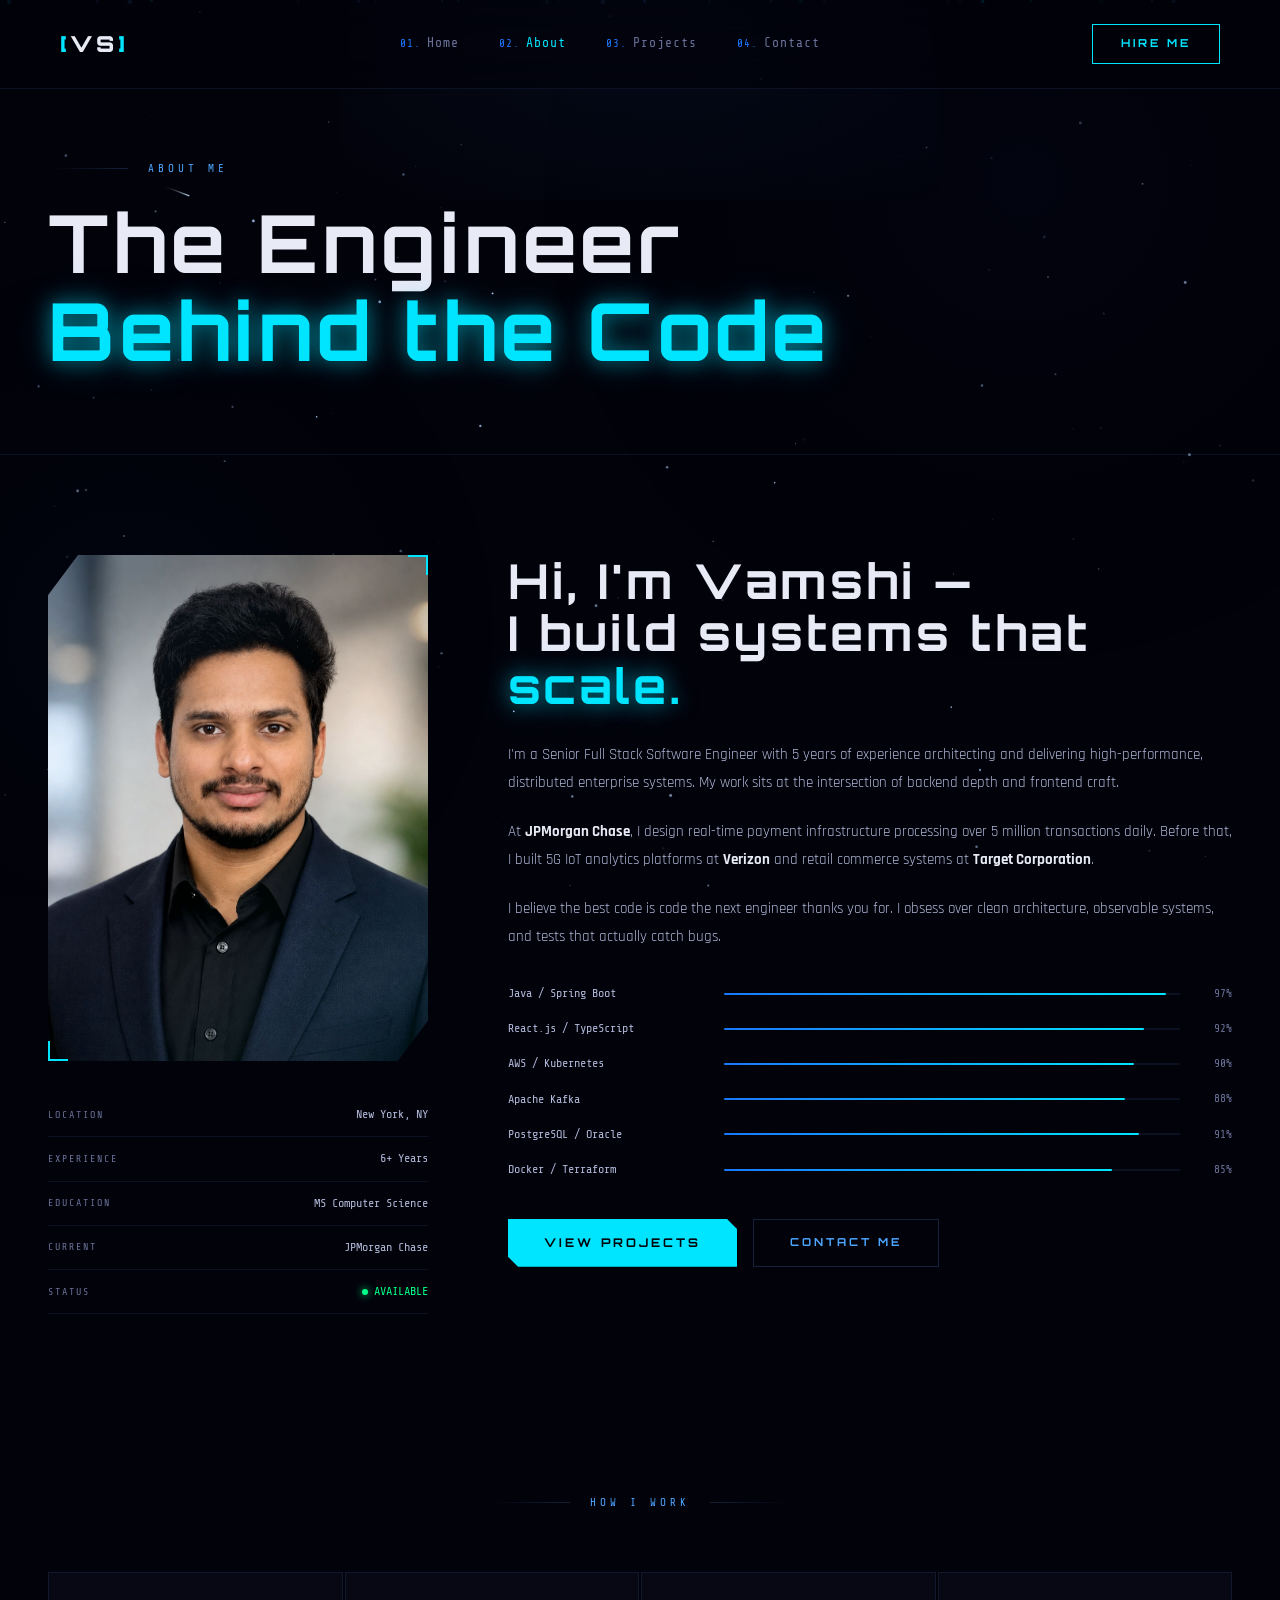
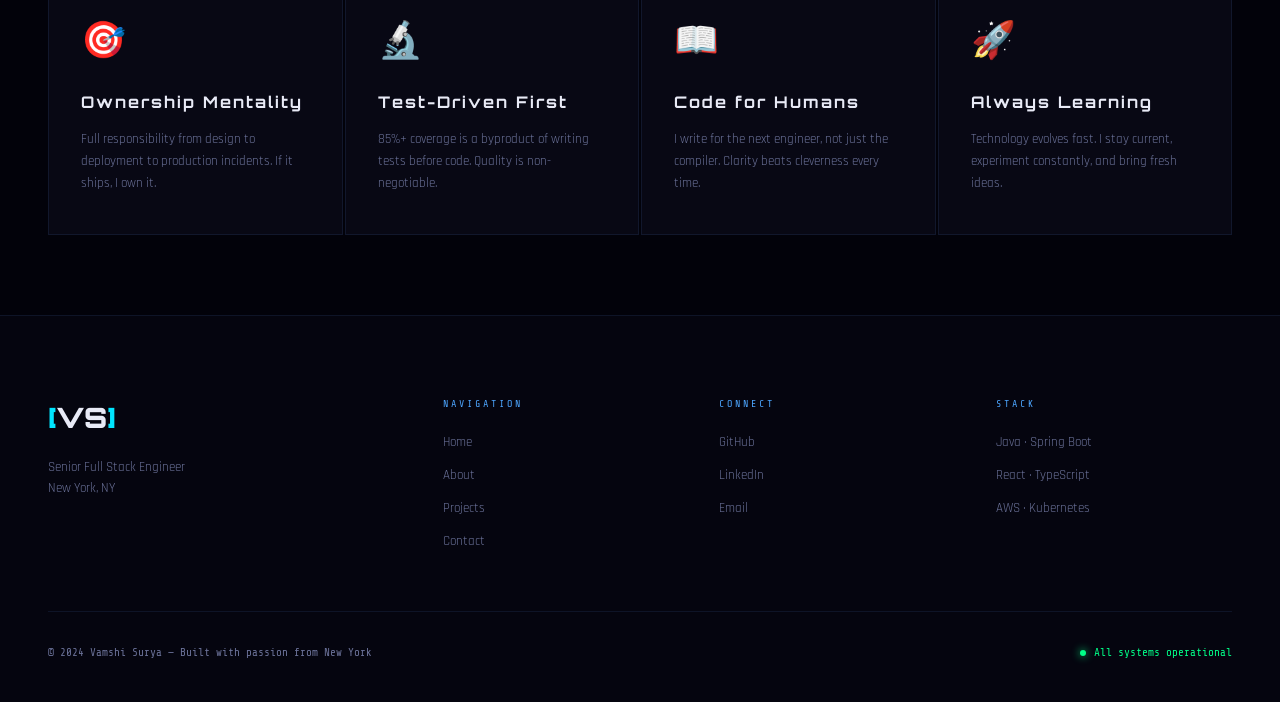
==== commit 346bea45: "Update about.html" ====
--- a/about.html
+++ b/about.html
@@ -66,7 +66,7 @@
         <!-- TEXT -->
         <div class="about-text-col">
           <h2>Hi, I'm Vamshi —<br/>I build systems that <span class="accent-glow">scale.</span></h2>
-          <p>I'm a Senior Full Stack Software Engineer with 6 years of experience architecting and delivering high-performance, distributed enterprise systems. My work sits at the intersection of backend depth and frontend craft.</p>
+          <p>I'm a Senior Full Stack Software Engineer with 5 years of experience architecting and delivering high-performance, distributed enterprise systems. My work sits at the intersection of backend depth and frontend craft.</p>
           <p>At <strong>JPMorgan Chase</strong>, I design real-time payment infrastructure processing over 5 million transactions daily. Before that, I built 5G IoT analytics platforms at <strong>Verizon</strong> and retail commerce systems at <strong>Target Corporation</strong>.</p>
           <p>I believe the best code is code the next engineer thanks you for. I obsess over clean architecture, observable systems, and tests that actually catch bugs.</p>
 
--- a/style.css
+++ b/style.css
@@ -31,22 +31,10 @@
   font-family: var(--body);
   line-height: 1.6;
   overflow-x: hidden;
-  cursor: none;
-}
-
-/* Custom cursor */
-body::after {
-  content: '';
-  position: fixed;
-  width: 8px; height: 8px;
-  background: var(--cyan);
-  border-radius: 50%;
-  pointer-events: none;
-  z-index: 99999;
-  transition: transform 0.1s;
-  box-shadow: 0 0 10px var(--cyan), 0 0 20px var(--cyan);
-  transform: translate(var(--cx, -100px), var(--cy, -100px));
-}
+  cursor: default;
+}
+
+/* Custom cursor removed - using default */
 
 ::-webkit-scrollbar { width: 3px; }
 ::-webkit-scrollbar-track { background: var(--deep); }
@@ -150,7 +138,7 @@
 .nav-cta:hover .cta-text { color: var(--space); }
 .cta-text { position: relative; z-index: 1; }
 
-.nav-toggle { display: none; background: none; border: none; cursor: none; flex-direction: column; gap: 5px; padding: 4px; }
+.nav-toggle { display: none; background: none; border: none; flex-direction: column; gap: 5px; padding: 4px; }
 .nav-toggle span { display: block; width: 24px; height: 2px; background: var(--white); transition: all 0.3s; }
 
 /* =====================================================
@@ -166,9 +154,10 @@
 .hero-left {
   position: relative; z-index: 1;
   display: flex; align-items: center; justify-content: center;
-  padding: 120px 60px 80px 60px;
+  padding: 120px 40px 80px 40px;
   background: linear-gradient(135deg, rgba(77,166,255,0.03) 0%, transparent 60%);
   border-right: 1px solid var(--border);
+  overflow: hidden;
 }
 
 .photo-container { position: relative; }
@@ -194,9 +183,10 @@
 @keyframes spinRing { from{transform:translate(-50%,-50%) rotate(0)} to{transform:translate(-50%,-50%) rotate(360deg)} }
 
 .photo-wrap {
-  position: relative; width: 300px; height: 380px;
+  position: relative; width: 260px; height: 320px;
   clip-path: polygon(8% 0, 100% 0, 100% 92%, 92% 100%, 0 100%, 0 8%);
   overflow: hidden;
+  flex-shrink: 0;
 }
 .hero-photo {
   width: 100%; height: 100%;
@@ -378,7 +368,7 @@
    ===================================================== */
 .btn-space {
   position: relative; display: inline-flex; align-items: center;
-  overflow: hidden; text-decoration: none; cursor: none;
+  overflow: hidden; text-decoration: none; cursor: pointer;
   font-family: var(--display); font-size: 12px;
   font-weight: 700; letter-spacing: 3px;
   color: var(--space);
@@ -403,7 +393,7 @@
   font-weight: 700; letter-spacing: 3px;
   color: var(--blue); background: transparent;
   padding: 14px 36px; border: 1px solid var(--border2);
-  text-decoration: none; transition: all 0.3s; cursor: none;
+  text-decoration: none; transition: all 0.3s; cursor: pointer;
 }
 .btn-outline:hover { border-color: var(--blue); background: rgba(77,166,255,0.05); color: var(--cyan); }
 
@@ -503,7 +493,7 @@
   position: relative;
   background: var(--card);
   border: 1px solid var(--border);
-  cursor: none;
+  cursor: pointer;
   transition: transform 0.1s ease, box-shadow 0.3s;
   transform-style: preserve-3d;
   will-change: transform;
@@ -715,7 +705,7 @@
   display: flex; align-items: center; gap: 16px;
   background: var(--card); border: 1px solid var(--border);
   padding: 18px 24px; text-decoration: none; position: relative; overflow: hidden;
-  transition: all 0.3s; cursor: none;
+  transition: all 0.3s; cursor: pointer;
 }
 .ccs-card:not(.no-hover):hover { border-color: var(--border2); transform: translateX(4px); }
 .ccs-card:not(.no-hover):hover .ccs-glow { opacity: 1; }
@@ -756,7 +746,7 @@
   background: var(--deep); border: 1px solid var(--border);
   color: var(--white); font-family: var(--body); font-size: 14px;
   padding: 12px 16px; outline: none; border-radius: 0; resize: vertical;
-  transition: border-color 0.2s; cursor: none;
+  transition: border-color 0.2s; cursor: pointer;
 }
 .fg input:focus, .fg textarea:focus, .fg select:focus { border-color: var(--blue); }
 .fg select option { background: var(--card); }
@@ -778,7 +768,7 @@
 .footer-brand p { font-size: 13px; color: var(--gray); line-height: 1.6; }
 .footer-nav { display: flex; flex-direction: column; gap: 12px; }
 .fn-title { font-family: var(--mono); font-size: 10px; color: var(--blue); letter-spacing: 3px; margin-bottom: 8px; }
-.footer-nav a, .footer-nav span { font-size: 13px; color: var(--gray); text-decoration: none; transition: color 0.2s; cursor: none; }
+.footer-nav a, .footer-nav span { font-size: 13px; color: var(--gray); text-decoration: none; transition: color 0.2s; cursor: pointer; }
 .footer-nav a:hover { color: var(--white); }
 .footer-bottom {
   display: flex; justify-content: space-between; align-items: center;
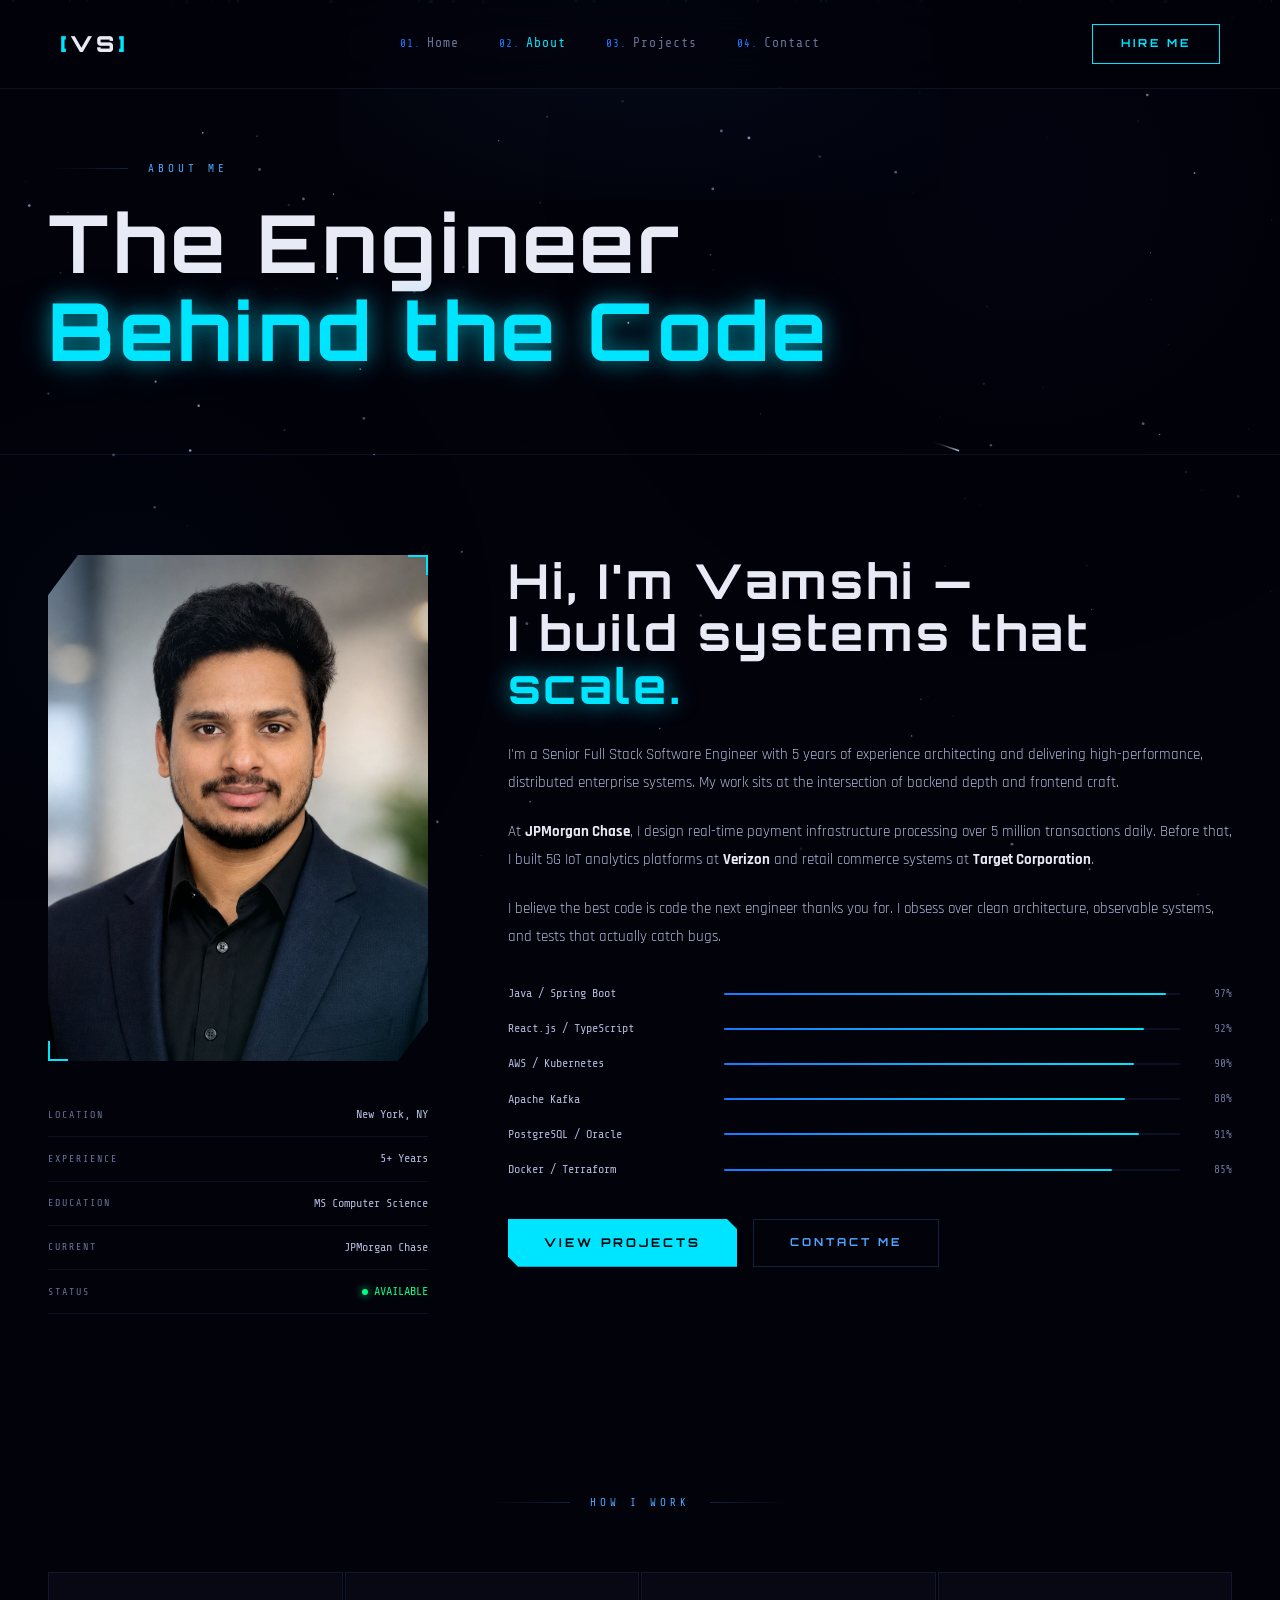
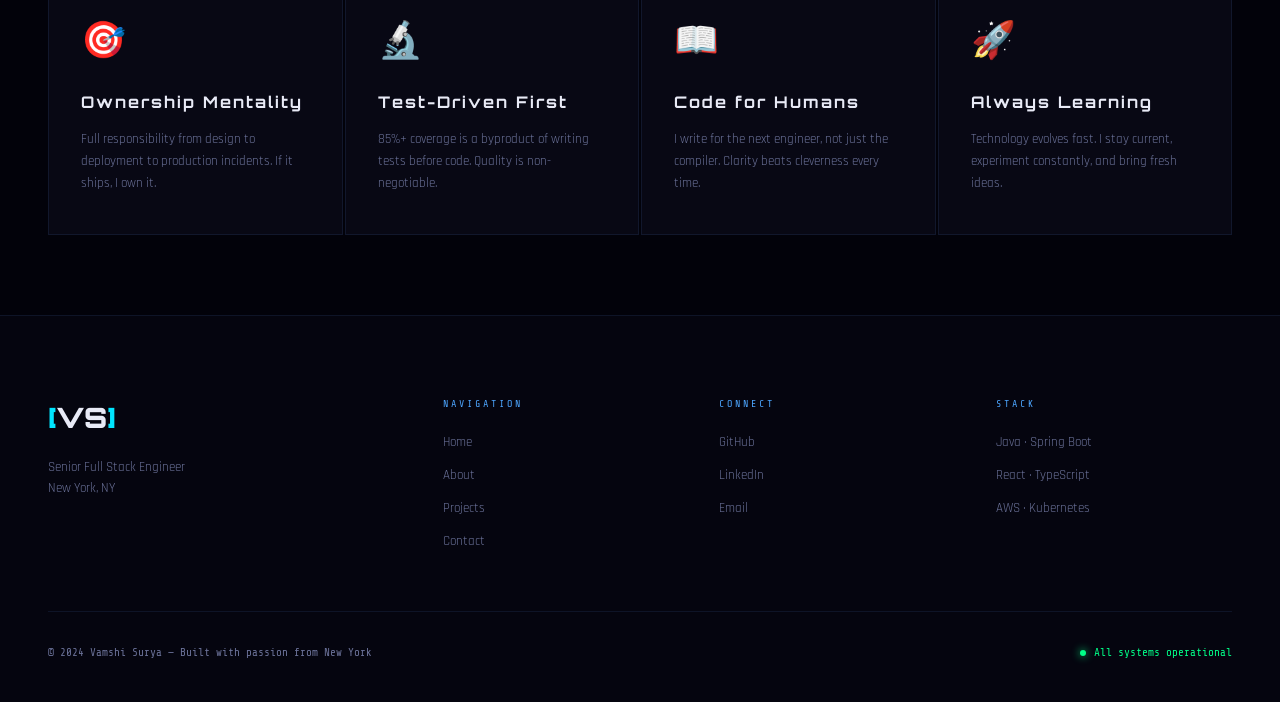
==== commit 6ff86696: "Update about.html" ====
--- a/about.html
+++ b/about.html
@@ -56,7 +56,7 @@
           </div>
           <div class="about-facts">
             <div class="af-row"><span class="af-label">LOCATION</span><span class="af-val">New York, NY</span></div>
-            <div class="af-row"><span class="af-label">EXPERIENCE</span><span class="af-val">6+ Years</span></div>
+            <div class="af-row"><span class="af-label">EXPERIENCE</span><span class="af-val">5+ Years</span></div>
             <div class="af-row"><span class="af-label">EDUCATION</span><span class="af-val">MS Computer Science</span></div>
             <div class="af-row"><span class="af-label">CURRENT</span><span class="af-val">JPMorgan Chase</span></div>
             <div class="af-row"><span class="af-label">STATUS</span><span class="af-val available-text"><span class="live-dot"></span> AVAILABLE</span></div>
